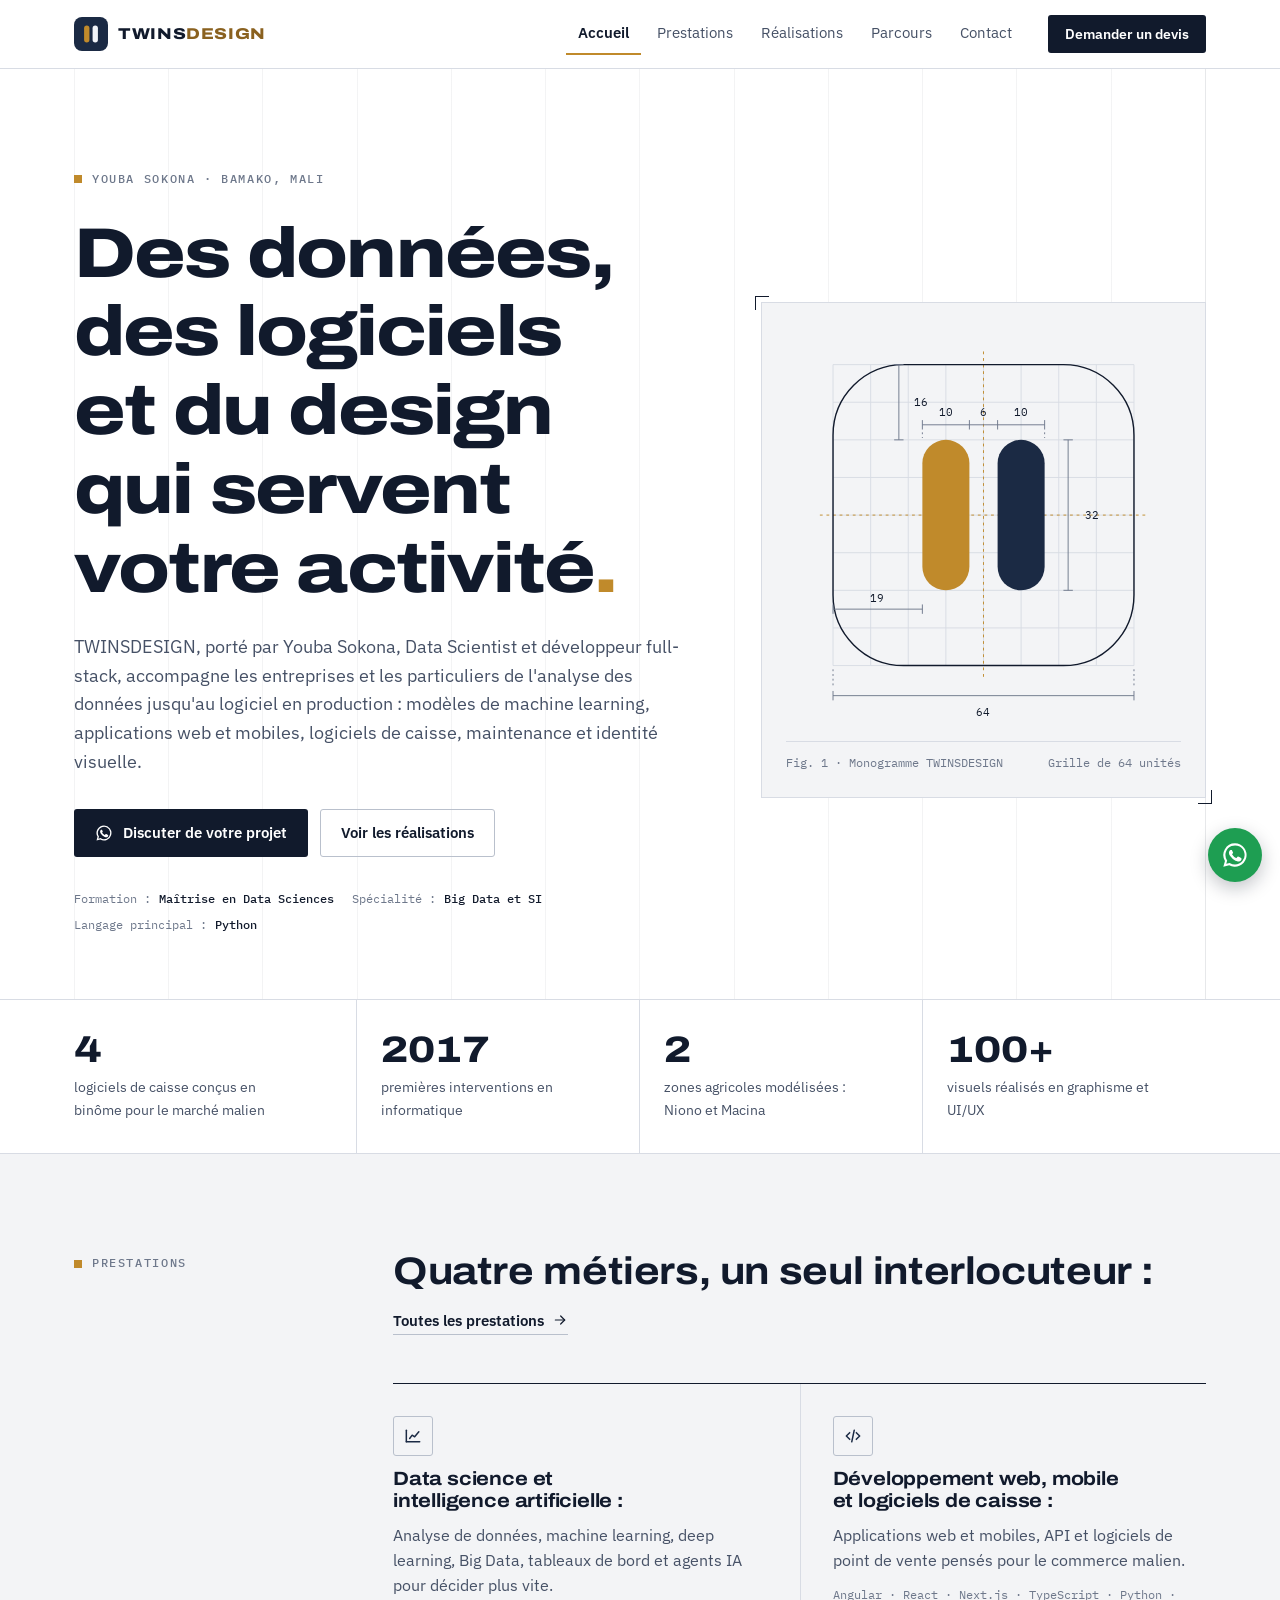
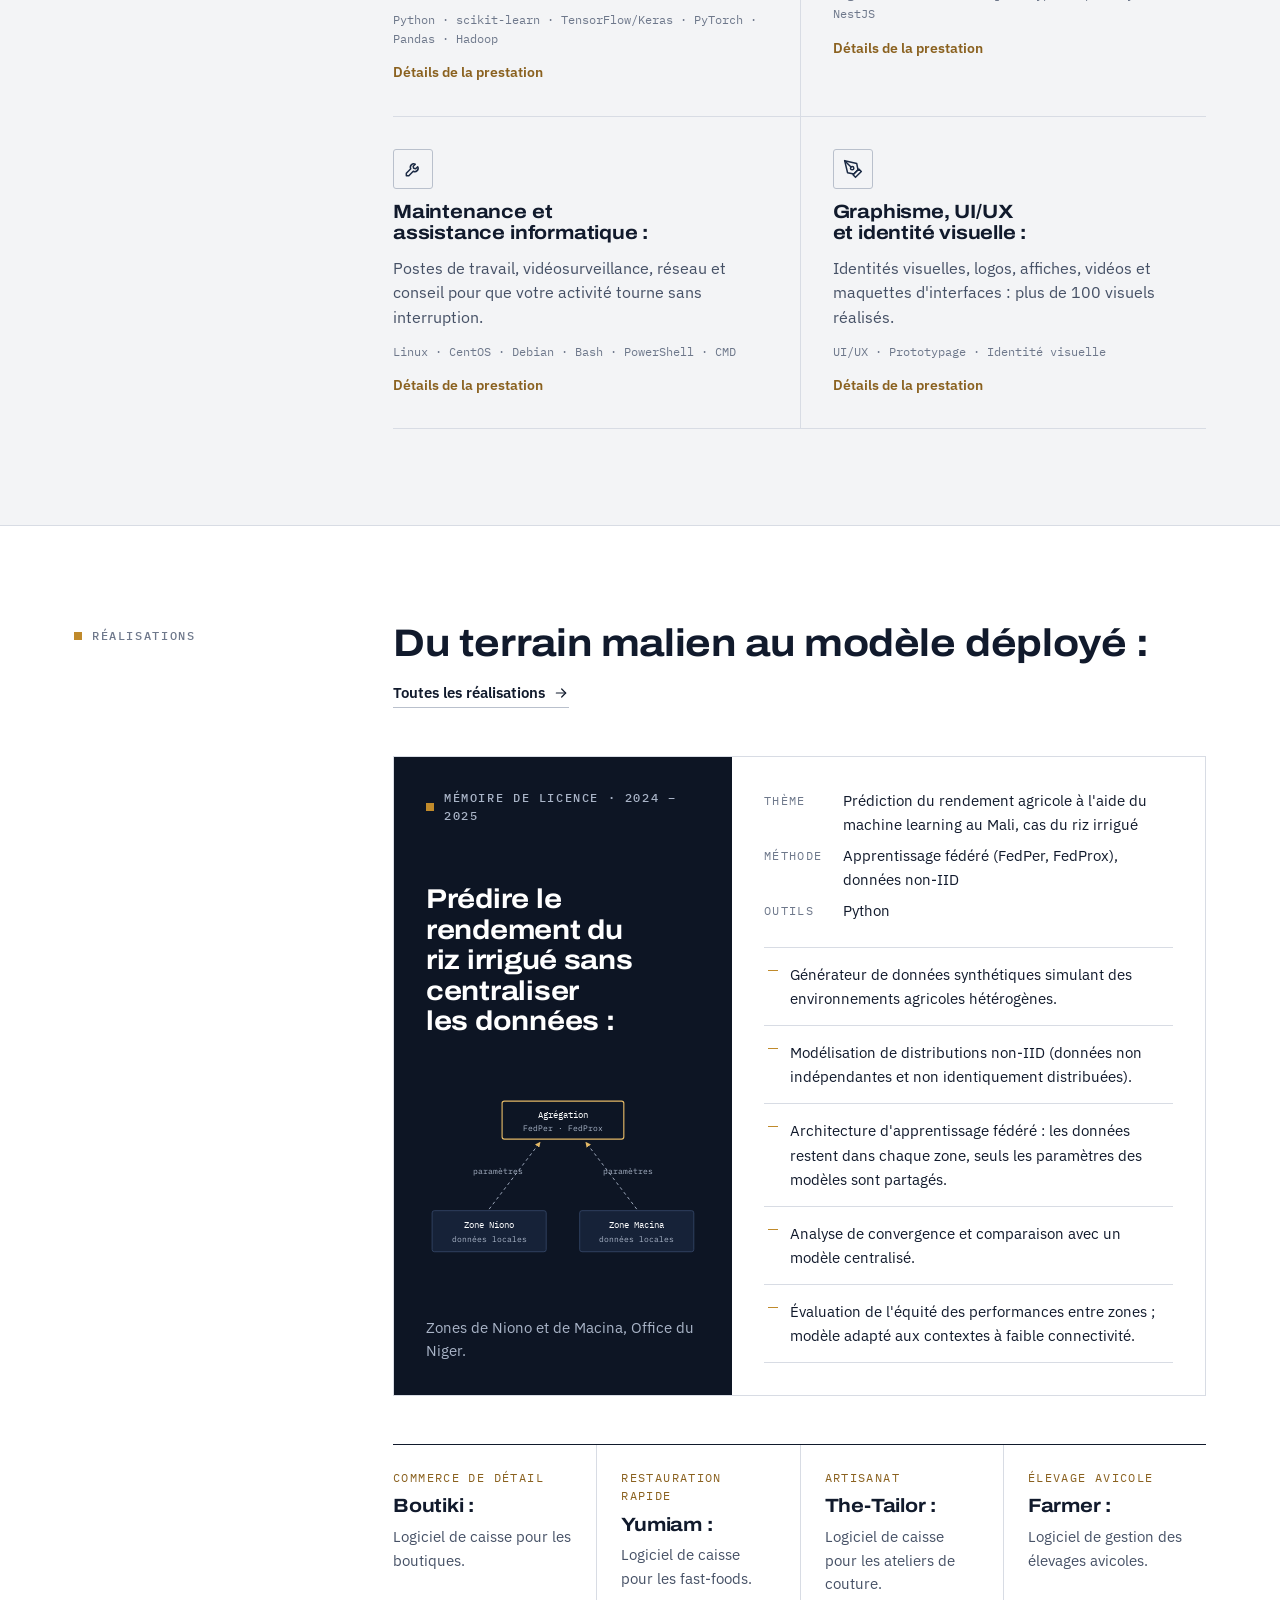
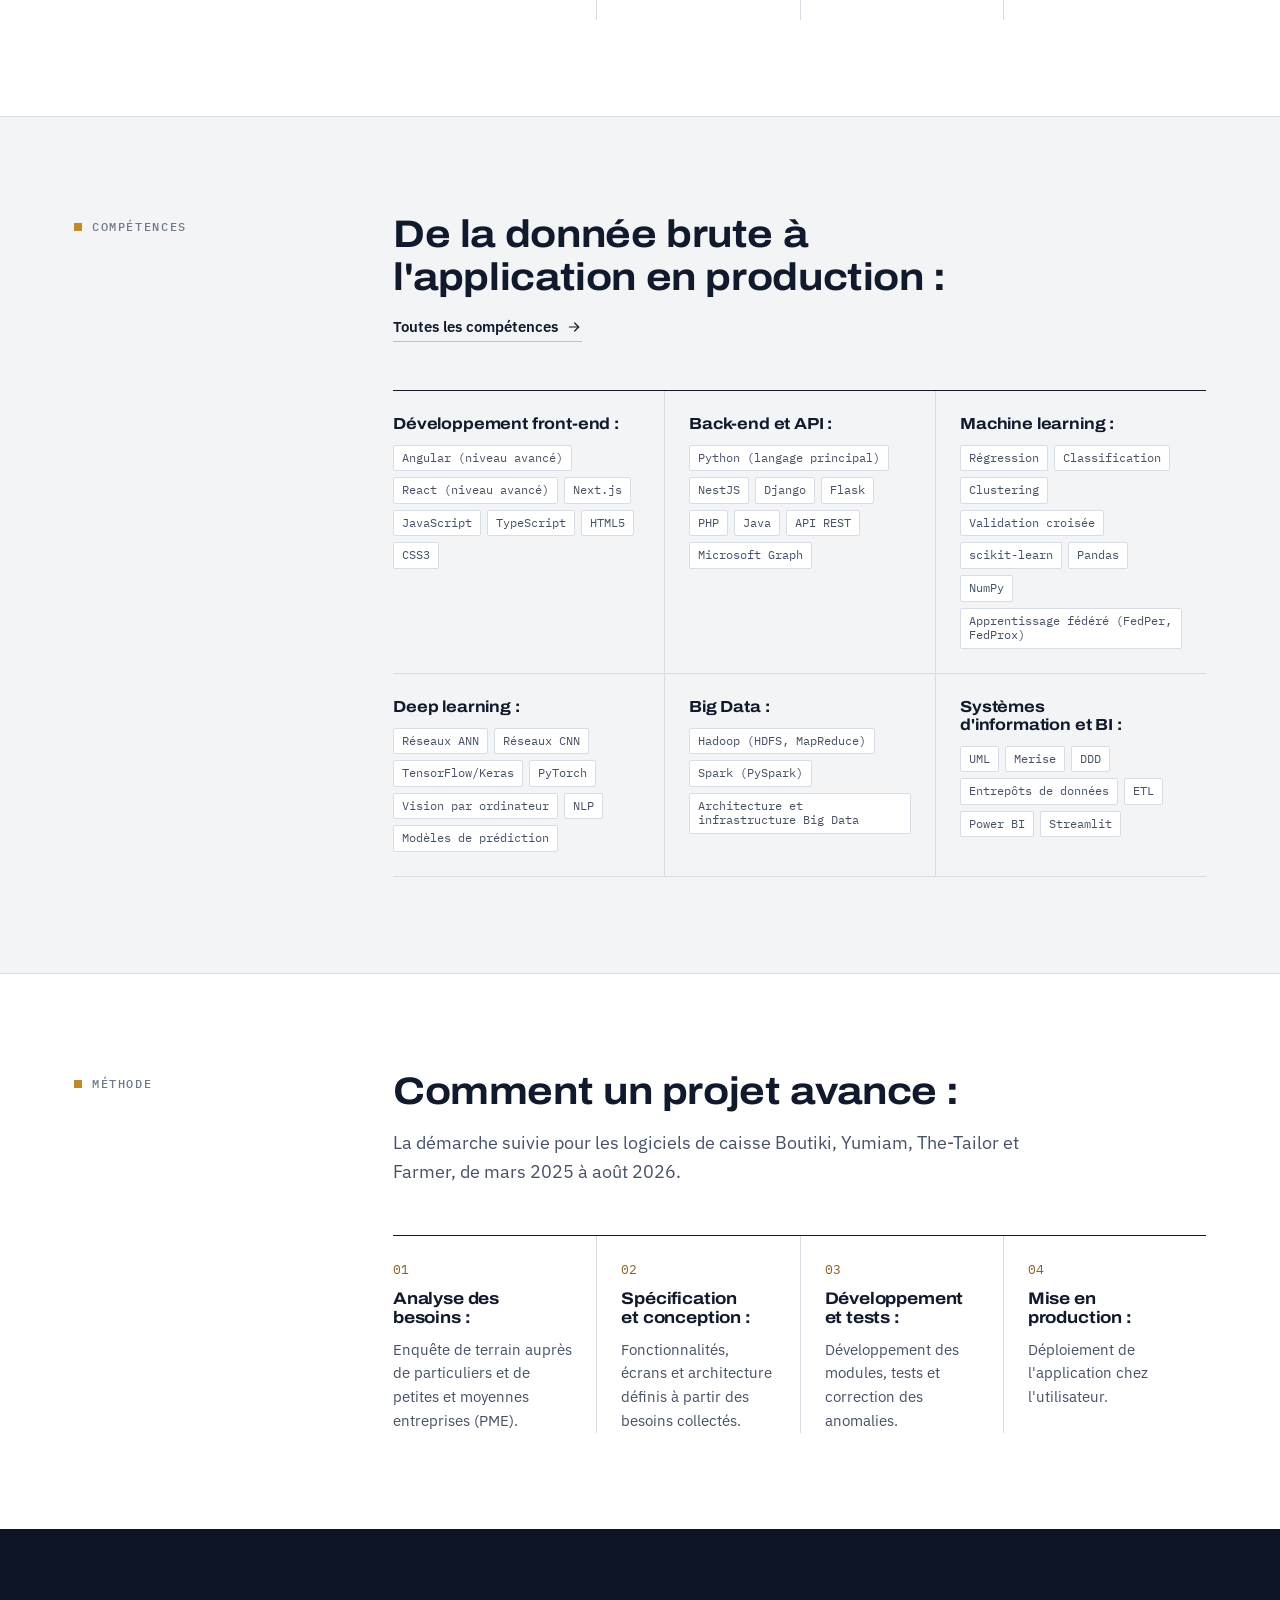
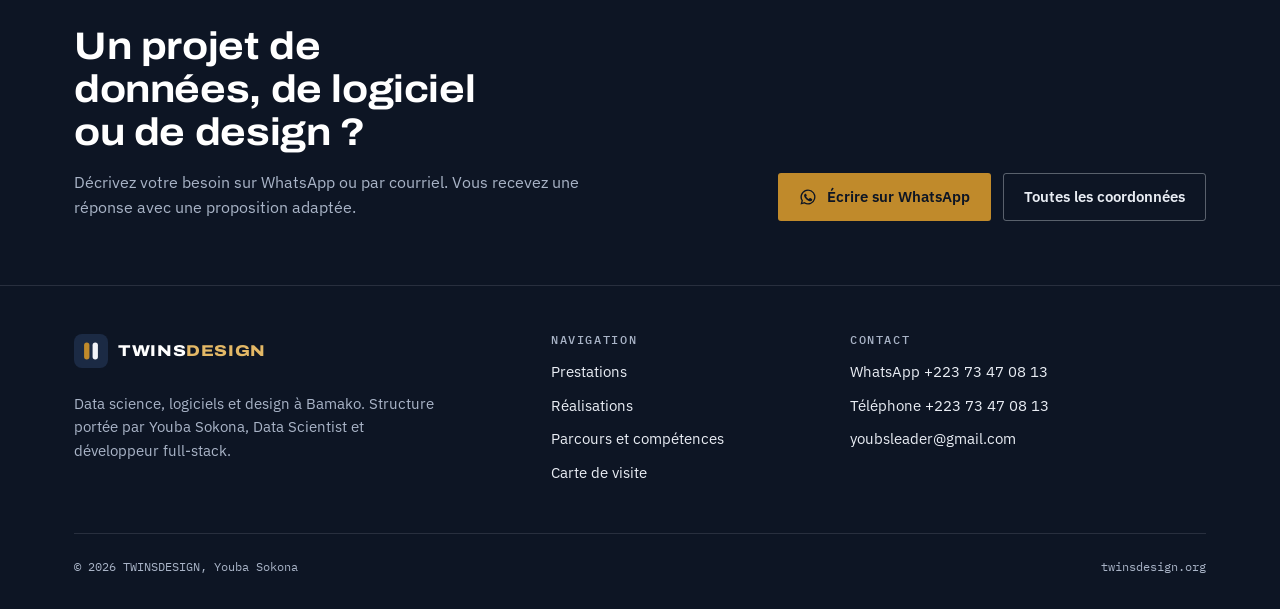
==== index.html @ 2318675b "Mise en ligne du portfolio TWINSDESIGN" ====
<!doctype html>
<html lang="fr">
<head>
<meta charset="utf-8">
<meta name="viewport" content="width=device-width, initial-scale=1, viewport-fit=cover">
<title>Youba Sokona, Data Scientist et développeur full-stack à Bamako | TWINSDESIGN</title>
<meta name="description" content="Portfolio de Youba Sokona, Data Scientist et développeur full-stack à Bamako : machine learning, deep learning, Big Data, applications web et mobiles, logiciels de caisse.">
<link rel="canonical" href="https://twinsdesign.org/">
<meta name="theme-color" content="#FFFFFF">
<meta property="og:type" content="website">
<meta property="og:locale" content="fr_FR">
<meta property="og:site_name" content="TWINSDESIGN">
<meta property="og:title" content="Youba Sokona, Data Scientist et développeur full-stack à Bamako | TWINSDESIGN">
<meta property="og:description" content="Portfolio de Youba Sokona, Data Scientist et développeur full-stack à Bamako : machine learning, deep learning, Big Data, applications web et mobiles, logiciels de caisse.">
<meta property="og:url" content="https://twinsdesign.org/">
<meta property="og:image" content="https://twinsdesign.org/assets/img/og-cover.jpg">
<meta property="og:image:width" content="1200">
<meta property="og:image:height" content="630">
<meta name="twitter:card" content="summary_large_image">
<link rel="icon" href="favicon.svg" type="image/svg+xml">
<link rel="icon" href="favicon-32.png" sizes="32x32" type="image/png">
<link rel="apple-touch-icon" href="apple-touch-icon.png">
<link rel="manifest" href="site.webmanifest">
<link rel="preconnect" href="https://fonts.googleapis.com">
<link rel="preconnect" href="https://fonts.gstatic.com" crossorigin>
<link rel="stylesheet" href="https://fonts.googleapis.com/css2?family=Archivo:wdth,wght@100..125,600..800&family=IBM+Plex+Mono:wght@400;500&family=IBM+Plex+Sans:wght@400;500;600&display=swap">
<link rel="stylesheet" href="assets/css/style.css">
<script type="application/ld+json">
{
 "@context": "https://schema.org",
 "@graph": [
  {
   "@type": "ProfessionalService",
   "@id": "https://twinsdesign.org/#twinsdesign",
   "name": "TWINSDESIGN",
   "url": "https://twinsdesign.org/",
   "logo": "https://twinsdesign.org/assets/img/icon-512.png",
   "image": "https://twinsdesign.org/assets/img/og-cover.jpg",
   "description": "Data science et IA, Big Data, développement web, mobile et logiciels de caisse, maintenance informatique, graphisme et UI/UX à Bamako.",
   "telephone": "+22373470813",
   "email": "youbsleader@gmail.com",
   "address": {
    "@type": "PostalAddress",
    "streetAddress": "ATT Bougou 320 Logements",
    "addressLocality": "Bamako",
    "addressCountry": "ML"
   },
   "areaServed": [
    {
     "@type": "City",
     "name": "Bamako"
    },
    {
     "@type": "Country",
     "name": "Mali"
    }
   ],
   "founder": {
    "@id": "https://twinsdesign.org/#youba"
   },
   "hasMap": "https://www.google.com/maps/search/?api=1&query=ATT+Bougou%2C+Bamako%2C+Mali",
   "knowsLanguage": [
    "fr",
    "en",
    "bm"
   ]
  },
  {
   "@type": "Person",
   "@id": "https://twinsdesign.org/#youba",
   "name": "Youba Sokona",
   "jobTitle": "Data Scientist et développeur full-stack",
   "url": "https://twinsdesign.org/a-propos.html",
   "telephone": "+22373470813",
   "email": "youbsleader@gmail.com",
   "worksFor": {
    "@id": "https://twinsdesign.org/#twinsdesign"
   },
   "alumniOf": {
    "@type": "CollegeOrUniversity",
    "name": "Institut des Sciences et Technologies Appliquées Technolab-ISTA"
   },
   "hasCredential": [
    {
     "@type": "EducationalOccupationalCredential",
     "credentialCategory": "Maîtrise",
     "name": "Maîtrise en Data Sciences, spécialité Big Data et Systèmes d'Information"
    },
    {
     "@type": "EducationalOccupationalCredential",
     "credentialCategory": "Licence",
     "name": "Licence en Data Science"
    },
    {
     "@type": "EducationalOccupationalCredential",
     "credentialCategory": "DUT",
     "name": "DUT en Analyse Programmation"
    }
   ],
   "knowsAbout": [
    "Data science",
    "Machine learning",
    "Deep learning",
    "Apprentissage fédéré",
    "Big Data",
    "Hadoop",
    "Spark",
    "Neo4j",
    "Business Intelligence",
    "Python",
    "Angular",
    "React",
    "Next.js",
    "NestJS",
    "SQL Server",
    "Applications mobiles",
    "Logiciels de caisse",
    "UI/UX"
   ]
  }
 ]
}
</script>
</head>
<body>
<a class="skip" href="#main">Aller au contenu</a>
<header class="site-header">
  <div class="wrap">
    <a class="brand" href="index.html" aria-label="TWINSDESIGN, accueil"><svg viewBox="0 0 64 64" aria-hidden="true"><rect width="64" height="64" rx="15" fill="#1B2A44"/><rect x="19" y="16" width="10" height="32" rx="5" fill="#C08A2B"/><rect x="35" y="16" width="10" height="32" rx="5" fill="#F2F4F8"/></svg><span class="brand-name">TWINS<span>DESIGN</span></span></a>
    <nav class="nav" id="nav" aria-label="Navigation principale">
      <a href="index.html" aria-current="page">Accueil</a>
      <a href="services.html">Prestations</a>
      <a href="projets.html">Réalisations</a>
      <a href="a-propos.html">Parcours</a>
      <a href="contact.html">Contact</a>
    </nav>
    <a class="btn btn-primary header-cta" href="https://wa.me/22373470813" target="_blank" rel="noopener">Demander un devis</a>
    <button class="menu-btn" type="button" aria-expanded="false" aria-controls="nav">Menu</button>
  </div>
</header>
<main id="main">
<section class="hero">
  <div class="wrap">
    <div>
      <span class="label">Youba Sokona · Bamako, Mali</span>
      <h1>Des données, des logiciels et du design qui servent votre activité<span class="dot">.</span></h1>
      <p class="lead">TWINSDESIGN, porté par Youba Sokona, Data Scientist et développeur full-stack, accompagne les entreprises et les particuliers de l'analyse des données jusqu'au logiciel en production : modèles de machine learning, applications web et mobiles, logiciels de caisse, maintenance et identité visuelle.</p>
      <div class="btn-row">
        <a class="btn btn-primary" href="https://wa.me/22373470813" target="_blank" rel="noopener"><svg viewBox="0 0 24 24" fill="currentColor" aria-hidden="true"><path d="M12 2a10 10 0 0 0-8.6 15.1L2 22l5-1.3A10 10 0 1 0 12 2zm0 18.2a8.2 8.2 0 0 1-4.2-1.2l-.3-.2-3 .8.8-2.9-.2-.3A8.2 8.2 0 1 1 12 20.2zm4.5-6.1c-.2-.1-1.5-.7-1.7-.8s-.4-.1-.6.1-.7.8-.8 1-.3.2-.5.1a6.7 6.7 0 0 1-3.3-2.9c-.2-.4.2-.4.7-1.3.1-.2 0-.3 0-.4l-.8-1.8c-.2-.5-.4-.4-.6-.4h-.5a1 1 0 0 0-.7.3 3 3 0 0 0-.9 2.2 5.2 5.2 0 0 0 1.1 2.7 11.8 11.8 0 0 0 4.5 4c1.7.7 2.3.8 3.2.6a2.7 2.7 0 0 0 1.8-1.3 2.2 2.2 0 0 0 .2-1.3c-.1-.1-.3-.2-.5-.3z"/></svg> Discuter de votre projet</a>
        <a class="btn btn-line" href="projets.html">Voir les réalisations</a>
      </div>
      <div class="hero-meta">
        <span>Formation : <b>Maîtrise en Data Sciences</b></span>
        <span>Spécialité : <b>Big Data et SI</b></span>
        <span>Langage principal : <b>Python</b></span>
      </div>
    </div>
    <figure class="plate">
      <svg viewBox="0 0 420 424" role="img" aria-labelledby="bp-t">
  <title id="bp-t">Construction du monogramme TWINSDESIGN sur une grille de 64 unités : deux barres de 10 unités séparées de 6 unités, hautes de 32 unités.</title>
  <g stroke="#D8DCE4" stroke-width="1">
    <path d="M50 40V360M90 40V360M130 40V360M170 40V360M210 40V360M250 40V360M290 40V360M330 40V360M370 40V360"/>
    <path d="M50 40H370M50 80H370M50 120H370M50 160H370M50 200H370M50 240H370M50 280H370M50 320H370M50 360H370"/>
  </g>
  <g stroke="#C08A2B" stroke-width="1" stroke-dasharray="3 4">
    <path d="M210 26V374"/><path d="M36 200H384"/>
  </g>
  <rect x="50" y="40" width="320" height="320" rx="75" fill="none" stroke="#111A2C" stroke-width="1.5"/>
  <rect x="145" y="120" width="50" height="160" rx="25" fill="#C08A2B"/>
  <rect x="225" y="120" width="50" height="160" rx="25" fill="#1B2A44"/>
  <g stroke="#6E788B" stroke-width="1" fill="none">
    <path d="M145 104H275M145 99V109M195 99V109M225 99V109M275 99V109"/>
    <path d="M145 112V118M275 112V118" stroke-dasharray="2 3"/>
    <path d="M300 120V280M295 120H305M295 280H305"/>
    <path d="M50 300H145M50 295V305M145 295V305"/>
    <path d="M120 40V120M115 40H125M115 120H125"/>
    <path d="M50 392H370M50 387V397M370 387V397"/>
    <path d="M50 364V384M370 364V384" stroke-dasharray="2 3"/>
  </g>
  <g font-family="IBM Plex Mono, ui-monospace, monospace" font-size="12" fill="#111A2C" text-anchor="middle">
    <text x="170" y="95">10</text><text x="210" y="95">6</text><text x="250" y="95">10</text>
    <text x="318" y="204" text-anchor="start">32</text>
    <text x="97" y="292">19</text>
    <text x="136" y="84" text-anchor="start">16</text>
    <text x="210" y="414">64</text>
  </g>
</svg>
      <figcaption><span>Fig. 1 · Monogramme TWINSDESIGN</span><span>Grille de 64 unités</span></figcaption>
    </figure>
  </div>
</section>

<div class="facts" aria-label="Repères">
  <div class="wrap">
    <div class="fact"><b>4</b><span>logiciels de caisse conçus en binôme pour le marché malien</span></div>
    <div class="fact"><b>2017</b><span>premières interventions en informatique</span></div>
    <div class="fact"><b>2</b><span>zones agricoles modélisées : Niono et Macina</span></div>
    <div class="fact"><b>100+</b><span>visuels réalisés en graphisme et UI/UX</span></div>
  </div>
</div>
<section class="section">
  <div class="wrap sheet">
    <div class="side"><span class="label">Prestations</span></div>
    <div class="main">
      <div class="head-row">
        <div class="head"><h2>Quatre métiers, un seul interlocuteur :</h2></div>
        <a class="text-link" href="services.html">Toutes les prestations <svg viewBox="0 0 24 24" fill="none" stroke="currentColor" stroke-width="1.8" stroke-linecap="round" stroke-linejoin="round" aria-hidden="true"><path d="M5 12h14"/><path d="M13 6l6 6-6 6"/></svg></a>
      </div>
      <div class="svc-grid">
      <a class="svc" href="services.html#data-ia">
        <span class="ico"><svg viewBox="0 0 24 24" fill="none" stroke="currentColor" stroke-width="1.8" stroke-linecap="round" stroke-linejoin="round" aria-hidden="true"><path d="M4 19V5"/><path d="M4 19h16"/><path d="M8 15l3-4 3 2 5-6"/></svg></span>
        <h3>Data science et intelligence artificielle :</h3>
        <p>Analyse de données, machine learning, deep learning, Big Data, tableaux de bord et agents IA pour décider plus vite.</p>
        <span class="stack">Python · scikit-learn · TensorFlow/Keras · PyTorch · Pandas · Hadoop</span>
        <span class="more">Détails de la prestation</span>
      </a>
      <a class="svc" href="services.html#developpement">
        <span class="ico"><svg viewBox="0 0 24 24" fill="none" stroke="currentColor" stroke-width="1.8" stroke-linecap="round" stroke-linejoin="round" aria-hidden="true"><path d="M8 8l-4 4 4 4"/><path d="M16 8l4 4-4 4"/><path d="M13.5 5l-3 14"/></svg></span>
        <h3>Développement web, mobile et logiciels de caisse :</h3>
        <p>Applications web et mobiles, API et logiciels de point de vente pensés pour le commerce malien.</p>
        <span class="stack">Angular · React · Next.js · TypeScript · Python · NestJS</span>
        <span class="more">Détails de la prestation</span>
      </a>
      <a class="svc" href="services.html#maintenance">
        <span class="ico"><svg viewBox="0 0 24 24" fill="none" stroke="currentColor" stroke-width="1.8" stroke-linecap="round" stroke-linejoin="round" aria-hidden="true"><path d="M14.7 6.3a4 4 0 0 0-5.4 5.4L4 17v3h3l5.3-5.3a4 4 0 0 0 5.4-5.4l-2.5 2.5-2.4-.6-.6-2.4z"/></svg></span>
        <h3>Maintenance et assistance informatique :</h3>
        <p>Postes de travail, vidéosurveillance, réseau et conseil pour que votre activité tourne sans interruption.</p>
        <span class="stack">Linux · CentOS · Debian · Bash · PowerShell · CMD</span>
        <span class="more">Détails de la prestation</span>
      </a>
      <a class="svc" href="services.html#design">
        <span class="ico"><svg viewBox="0 0 24 24" fill="none" stroke="currentColor" stroke-width="1.8" stroke-linecap="round" stroke-linejoin="round" aria-hidden="true"><path d="M12 19l7-7 3 3-7 7z"/><path d="M18 13l-1.5-7.5L2 2l3.5 14.5L13 18z"/><path d="M2 2l7.6 7.6"/><circle cx="11" cy="11" r="2"/></svg></span>
        <h3>Graphisme, UI/UX et identité visuelle :</h3>
        <p>Identités visuelles, logos, affiches, vidéos et maquettes d'interfaces : plus de 100 visuels réalisés.</p>
        <span class="stack">UI/UX · Prototypage · Identité visuelle</span>
        <span class="more">Détails de la prestation</span>
      </a>
      </div>
    </div>
  </div>
</section>
<section class="section alt">
  <div class="wrap sheet">
    <div class="side"><span class="label">Réalisations</span></div>
    <div class="main">
      <div class="head-row">
        <div class="head"><h2>Du terrain malien au modèle déployé :</h2></div>
        <a class="text-link" href="projets.html">Toutes les réalisations <svg viewBox="0 0 24 24" fill="none" stroke="currentColor" stroke-width="1.8" stroke-linecap="round" stroke-linejoin="round" aria-hidden="true"><path d="M5 12h14"/><path d="M13 6l6 6-6 6"/></svg></a>
      </div>
      <article class="case">
      <div class="case-visual">
        <span class="label">Mémoire de Licence · 2024 – 2025</span>
        <h3>Prédire le rendement du riz irrigué sans centraliser les données :</h3>
        <svg viewBox="0 0 360 214" role="img" aria-labelledby="fl-t">
  <title id="fl-t">Apprentissage fédéré : les zones de Niono et de Macina entraînent chacune un modèle local ; seuls les paramètres remontent au serveur d'agrégation.</title>
  <defs><marker id="fl-a" viewBox="0 0 10 10" refX="9" refY="5" markerWidth="6" markerHeight="6" orient="auto-start-reverse"><path d="M0 0L10 5L0 10z" fill="#E3B866"/></marker></defs>
  <rect x="100" y="8" width="160" height="50" rx="3" fill="none" stroke="#E3B866" stroke-width="1.5"/>
  <text x="180" y="30" text-anchor="middle" font-family="IBM Plex Mono, monospace" font-size="12" fill="#FFFFFF">Agrégation</text>
  <text x="180" y="47" text-anchor="middle" font-family="IBM Plex Mono, monospace" font-size="10.5" fill="#A9B4C7">FedPer · FedProx</text>
  <rect x="8" y="152" width="150" height="54" rx="3" fill="#162238" stroke="#3A4C6E"/>
  <text x="83" y="175" text-anchor="middle" font-family="IBM Plex Mono, monospace" font-size="12" fill="#FFFFFF">Zone Niono</text>
  <text x="83" y="193" text-anchor="middle" font-family="IBM Plex Mono, monospace" font-size="10.5" fill="#A9B4C7">données locales</text>
  <rect x="202" y="152" width="150" height="54" rx="3" fill="#162238" stroke="#3A4C6E"/>
  <text x="277" y="175" text-anchor="middle" font-family="IBM Plex Mono, monospace" font-size="12" fill="#FFFFFF">Zone Macina</text>
  <text x="277" y="193" text-anchor="middle" font-family="IBM Plex Mono, monospace" font-size="10.5" fill="#A9B4C7">données locales</text>
  <g stroke="#A9B4C7" stroke-width="1.2" stroke-dasharray="4 4" fill="none">
    <path d="M83 150L150 62" marker-end="url(#fl-a)"/><path d="M277 150L210 62" marker-end="url(#fl-a)"/>
  </g>
  <text x="62" y="104" font-family="IBM Plex Mono, monospace" font-size="10.5" fill="#A9B4C7">paramètres</text>
  <text x="298" y="104" text-anchor="end" font-family="IBM Plex Mono, monospace" font-size="10.5" fill="#A9B4C7">paramètres</text>
</svg>
        <p>Zones de Niono et de Macina, Office du Niger.</p>
      </div>
      <div class="case-body">
        <dl class="meta">
          <dt>Thème</dt><dd>Prédiction du rendement agricole à l'aide du machine learning au Mali, cas du riz irrigué</dd>
          <dt>Méthode</dt><dd>Apprentissage fédéré (FedPer, FedProx), données non-IID</dd>
          <dt>Outils</dt><dd>Python</dd>
        </dl>
        <ul class="spec-list one">
          <li>Générateur de données synthétiques simulant des environnements agricoles hétérogènes.</li>
          <li>Modélisation de distributions non-IID (données non indépendantes et non identiquement distribuées).</li>
          <li>Architecture d'apprentissage fédéré : les données restent dans chaque zone, seuls les paramètres des modèles sont partagés.</li>
          <li>Analyse de convergence et comparaison avec un modèle centralisé.</li>
          <li>Évaluation de l'équité des performances entre zones ; modèle adapté aux contextes à faible connectivité.</li>
        </ul>
      </div>
    </article>
      <div class="pos-grid">
      <article class="pos">
        <span class="sector">Commerce de détail</span>
        <h3>Boutiki :</h3>
        <p>Logiciel de caisse pour les boutiques.</p>
      </article>
      <article class="pos">
        <span class="sector">Restauration rapide</span>
        <h3>Yumiam :</h3>
        <p>Logiciel de caisse pour les fast-foods.</p>
      </article>
      <article class="pos">
        <span class="sector">Artisanat</span>
        <h3>The-Tailor :</h3>
        <p>Logiciel de caisse pour les ateliers de couture.</p>
      </article>
      <article class="pos">
        <span class="sector">Élevage avicole</span>
        <h3>Farmer :</h3>
        <p>Logiciel de gestion des élevages avicoles.</p>
      </article>
      </div>
    </div>
  </div>
</section>
<section class="section">
  <div class="wrap sheet">
    <div class="side"><span class="label">Compétences</span></div>
    <div class="main">
      <div class="head-row">
        <div class="head"><h2>De la donnée brute à l'application en production :</h2></div>
        <a class="text-link" href="a-propos.html#competences">Toutes les compétences <svg viewBox="0 0 24 24" fill="none" stroke="currentColor" stroke-width="1.8" stroke-linecap="round" stroke-linejoin="round" aria-hidden="true"><path d="M5 12h14"/><path d="M13 6l6 6-6 6"/></svg></a>
      </div>
      <div class="skills-grid">
      <div class="skill">
        <h3>Développement front-end :</h3>
        <div class="tags"><span class="tag">Angular (niveau avancé)</span><span class="tag">React (niveau avancé)</span><span class="tag">Next.js</span><span class="tag">JavaScript</span><span class="tag">TypeScript</span><span class="tag">HTML5</span><span class="tag">CSS3</span></div>
      </div>
      <div class="skill">
        <h3>Back-end et API :</h3>
        <div class="tags"><span class="tag">Python (langage principal)</span><span class="tag">NestJS</span><span class="tag">Django</span><span class="tag">Flask</span><span class="tag">PHP</span><span class="tag">Java</span><span class="tag">API REST</span><span class="tag">Microsoft Graph</span></div>
      </div>
      <div class="skill">
        <h3>Machine learning :</h3>
        <div class="tags"><span class="tag">Régression</span><span class="tag">Classification</span><span class="tag">Clustering</span><span class="tag">Validation croisée</span><span class="tag">scikit-learn</span><span class="tag">Pandas</span><span class="tag">NumPy</span><span class="tag">Apprentissage fédéré (FedPer, FedProx)</span></div>
      </div>
      <div class="skill">
        <h3>Deep learning :</h3>
        <div class="tags"><span class="tag">Réseaux ANN</span><span class="tag">Réseaux CNN</span><span class="tag">TensorFlow/Keras</span><span class="tag">PyTorch</span><span class="tag">Vision par ordinateur</span><span class="tag">NLP</span><span class="tag">Modèles de prédiction</span></div>
      </div>
      <div class="skill">
        <h3>Big Data :</h3>
        <div class="tags"><span class="tag">Hadoop (HDFS, MapReduce)</span><span class="tag">Spark (PySpark)</span><span class="tag">Architecture et infrastructure Big Data</span></div>
      </div>
      <div class="skill">
        <h3>Systèmes d'information et BI :</h3>
        <div class="tags"><span class="tag">UML</span><span class="tag">Merise</span><span class="tag">DDD</span><span class="tag">Entrepôts de données</span><span class="tag">ETL</span><span class="tag">Power BI</span><span class="tag">Streamlit</span></div>
      </div>
      </div>
    </div>
  </div>
</section>
<section class="section alt">
  <div class="wrap sheet">
    <div class="side"><span class="label">Méthode</span></div>
    <div class="main">
      <div class="head">
        <h2>Comment un projet avance :</h2>
        <p class="lead">La démarche suivie pour les logiciels de caisse Boutiki, Yumiam, The-Tailor et Farmer, de mars 2025 à août 2026.</p>
      </div>
      <ol class="steps">
        <li><h3>Analyse des besoins :</h3><p>Enquête de terrain auprès de particuliers et de petites et moyennes entreprises (PME).</p></li>
        <li><h3>Spécification et conception :</h3><p>Fonctionnalités, écrans et architecture définis à partir des besoins collectés.</p></li>
        <li><h3>Développement et tests :</h3><p>Développement des modules, tests et correction des anomalies.</p></li>
        <li><h3>Mise en production :</h3><p>Déploiement de l'application chez l'utilisateur.</p></li>
      </ol>
    </div>
  </div>
</section>
</main>

<section class="cta-band">
  <div class="wrap">
    <div>
      <h2>Un projet de données, de logiciel ou de design ?</h2>
      <p>Décrivez votre besoin sur WhatsApp ou par courriel. Vous recevez une réponse avec une proposition adaptée.</p>
    </div>
    <div class="btn-row">
      <a class="btn btn-gold" href="https://wa.me/22373470813" target="_blank" rel="noopener"><svg viewBox="0 0 24 24" fill="currentColor" aria-hidden="true"><path d="M12 2a10 10 0 0 0-8.6 15.1L2 22l5-1.3A10 10 0 1 0 12 2zm0 18.2a8.2 8.2 0 0 1-4.2-1.2l-.3-.2-3 .8.8-2.9-.2-.3A8.2 8.2 0 1 1 12 20.2zm4.5-6.1c-.2-.1-1.5-.7-1.7-.8s-.4-.1-.6.1-.7.8-.8 1-.3.2-.5.1a6.7 6.7 0 0 1-3.3-2.9c-.2-.4.2-.4.7-1.3.1-.2 0-.3 0-.4l-.8-1.8c-.2-.5-.4-.4-.6-.4h-.5a1 1 0 0 0-.7.3 3 3 0 0 0-.9 2.2 5.2 5.2 0 0 0 1.1 2.7 11.8 11.8 0 0 0 4.5 4c1.7.7 2.3.8 3.2.6a2.7 2.7 0 0 0 1.8-1.3 2.2 2.2 0 0 0 .2-1.3c-.1-.1-.3-.2-.5-.3z"/></svg> Écrire sur WhatsApp</a>
      <a class="btn btn-ghost" href="contact.html">Toutes les coordonnées</a>
    </div>
  </div>
</section>
<footer class="site-footer">
  <div class="wrap">
    <div class="foot-grid">
      <div>
        <a class="brand" href="index.html" aria-label="TWINSDESIGN, accueil"><svg viewBox="0 0 64 64" aria-hidden="true"><rect width="64" height="64" rx="15" fill="#1B2A44"/><rect x="19" y="16" width="10" height="32" rx="5" fill="#C08A2B"/><rect x="35" y="16" width="10" height="32" rx="5" fill="#F2F4F8"/></svg><span class="brand-name">TWINS<span>DESIGN</span></span></a>
        <p>Data science, logiciels et design à Bamako. Structure portée par Youba Sokona, Data Scientist et développeur full-stack.</p>
      </div>
      <div>
        <h4>Navigation</h4>
        <ul>
          <li><a href="services.html">Prestations</a></li>
          <li><a href="projets.html">Réalisations</a></li>
          <li><a href="a-propos.html">Parcours et compétences</a></li>
          <li><a href="carte.html">Carte de visite</a></li>
        </ul>
      </div>
      <div>
        <h4>Contact</h4>
        <ul>
          <li><a href="https://wa.me/22373470813" target="_blank" rel="noopener">WhatsApp +223 73 47 08 13</a></li>
          <li><a href="tel:+22373470813">Téléphone +223 73 47 08 13</a></li>
          <li><a href="mailto:youbsleader@gmail.com">youbsleader@gmail.com</a></li>
        </ul>
      </div>
    </div>
    <div class="legal"><span>© <span id="year">2026</span> TWINSDESIGN, Youba Sokona</span><span>twinsdesign.org</span></div>
  </div>
</footer>
<a class="wa-float" href="https://wa.me/22373470813" target="_blank" rel="noopener" aria-label="Écrire sur WhatsApp"><svg viewBox="0 0 24 24" fill="currentColor" aria-hidden="true"><path d="M12 2a10 10 0 0 0-8.6 15.1L2 22l5-1.3A10 10 0 1 0 12 2zm0 18.2a8.2 8.2 0 0 1-4.2-1.2l-.3-.2-3 .8.8-2.9-.2-.3A8.2 8.2 0 1 1 12 20.2zm4.5-6.1c-.2-.1-1.5-.7-1.7-.8s-.4-.1-.6.1-.7.8-.8 1-.3.2-.5.1a6.7 6.7 0 0 1-3.3-2.9c-.2-.4.2-.4.7-1.3.1-.2 0-.3 0-.4l-.8-1.8c-.2-.5-.4-.4-.6-.4h-.5a1 1 0 0 0-.7.3 3 3 0 0 0-.9 2.2 5.2 5.2 0 0 0 1.1 2.7 11.8 11.8 0 0 0 4.5 4c1.7.7 2.3.8 3.2.6a2.7 2.7 0 0 0 1.8-1.3 2.2 2.2 0 0 0 .2-1.3c-.1-.1-.3-.2-.5-.3z"/></svg></a>
<script src="assets/js/main.js" defer></script>
</body>
</html>
---- assets/css/style.css ----
/* TWINSDESIGN · feuille de style du portfolio
   Concept : fiche technique sur grille de 12 colonnes. Une colonne d'étiquettes à gauche,
   le contenu aligné à droite ; un seul geste fort, le monogramme coté en tête de page. */

:root {
  /* Couleurs : thème unique, choisi (papier froid, encre marine, or de la marque) */
  --paper: #F3F4F6;
  --sheet: #FFFFFF;
  --ink: #111A2C;
  --ink-2: #465166;
  --ink-3: #6E788B;
  --rule: #D8DCE4;
  --rule-strong: #B9C0CC;
  --navy: #1B2A44;
  --navy-deep: #0D1524;
  --on-navy: #E9EDF4;
  --on-navy-2: #A9B4C7;
  --gold: #C08A2B;
  --gold-ink: #8A611F;
  --gold-soft: #E3B866;
  --wa: #1E9E52;

  /* Typographie : titres étendus, texte technique, étiquettes à chasse fixe */
  --font-display: 'Archivo', 'Helvetica Neue', Arial, sans-serif;
  --font-body: 'IBM Plex Sans', 'Segoe UI', Roboto, Arial, sans-serif;
  --font-mono: 'IBM Plex Mono', ui-monospace, 'SFMono-Regular', Menlo, Consolas, monospace;
  --fs-label: .72rem;
  --fs-s: .875rem;
  --fs-m: 1rem;
  --fs-lead: 1.125rem;
  --fs-h3: 1.2rem;
  --fs-h2: clamp(1.75rem, 3vw, 2.45rem);
  --fs-h1: clamp(2.4rem, 5.6vw, 4.4rem);

  /* Mesures : pas de 8 px */
  --s1: 8px; --s2: 16px; --s3: 24px; --s4: 32px; --s5: 48px; --s6: 64px; --s7: 96px;
  --radius: 3px;
  --max: 1180px;
  color-scheme: light;
}

*, *::before, *::after { box-sizing: border-box; }
html { -webkit-text-size-adjust: 100%; scroll-behavior: smooth; }
@media (prefers-reduced-motion: reduce) { html { scroll-behavior: auto; } * { transition: none !important; animation: none !important; } }
body {
  margin: 0; background: var(--paper); color: var(--ink);
  font-family: var(--font-body); font-size: var(--fs-m); line-height: 1.6;
  -webkit-font-smoothing: antialiased; text-rendering: optimizeLegibility;
}
img, svg { display: block; max-width: 100%; }
a { color: inherit; }
h1, h2, h3, h4 { font-family: var(--font-display); font-stretch: 112%; font-weight: 700; line-height: 1.12; margin: 0; letter-spacing: -.01em; text-wrap: balance; }
p { margin: 0; }
ul, ol { margin: 0; padding: 0; }
:focus-visible { outline: 2px solid var(--gold); outline-offset: 3px; }

.wrap { width: 100%; max-width: var(--max); margin-inline: auto; padding-left: max(24px, env(safe-area-inset-left, 0px)); padding-right: max(24px, env(safe-area-inset-right, 0px)); }
@media (max-width: 640px) { .wrap { padding-left: max(16px, env(safe-area-inset-left, 0px)); padding-right: max(16px, env(safe-area-inset-right, 0px)); } }

.skip { position: absolute; left: -999px; top: 8px; background: var(--ink); color: var(--sheet); padding: 8px 12px; z-index: 50; }
.skip:focus { left: 16px; }

/* Étiquettes à chasse fixe */
.label { font-family: var(--font-mono); font-size: var(--fs-label); font-weight: 500; letter-spacing: .14em; text-transform: uppercase; color: var(--ink-3); display: inline-flex; align-items: center; gap: 10px; }
.label::before { content: ""; width: 8px; height: 8px; background: var(--gold); flex: 0 0 auto; }
.label.plain::before { display: none; }
.lead { font-size: var(--fs-lead); color: var(--ink-2); max-width: 62ch; }

/* ---------- En-tête ---------- */
body::before { content: ""; position: fixed; inset: 0 0 auto; height: env(safe-area-inset-top, 0px); z-index: 30; background: var(--sheet); }
.site-header { position: sticky; top: env(safe-area-inset-top, 0px); z-index: 20; background: var(--sheet); border-bottom: 1px solid var(--rule); }
.site-header .wrap { display: flex; align-items: center; gap: var(--s3); min-height: 68px; }
.brand { display: inline-flex; align-items: center; gap: 10px; text-decoration: none; color: var(--ink); }
.brand svg { width: 34px; height: 34px; flex: 0 0 auto; }
.brand-name { font-family: var(--font-display); font-stretch: 118%; font-weight: 800; font-size: .98rem; letter-spacing: .04em; }
.brand-name span { color: var(--gold-ink); }
.nav { display: flex; gap: 4px; margin-left: auto; }
.nav a { text-decoration: none; font-size: .93rem; color: var(--ink-2); padding: 8px 12px; border-bottom: 2px solid transparent; }
.nav a:hover { color: var(--ink); }
.nav a[aria-current="page"] { color: var(--ink); border-bottom-color: var(--gold); font-weight: 600; }
.menu-btn { display: none; margin-left: auto; font: 500 var(--fs-label)/1 var(--font-mono); letter-spacing: .14em; text-transform: uppercase; background: none; border: 1px solid var(--rule-strong); border-radius: var(--radius); padding: 10px 12px; color: var(--ink); cursor: pointer; }

/* ---------- Boutons ---------- */
.btn { display: inline-flex; align-items: center; justify-content: center; gap: 10px; font-family: var(--font-body); font-weight: 600; font-size: .95rem; line-height: 1; padding: 14px 20px; border-radius: var(--radius); border: 1px solid transparent; text-decoration: none; cursor: pointer; transition: background-color .15s ease, border-color .15s ease, color .15s ease; }
.btn svg { width: 18px; height: 18px; flex: 0 0 auto; }
.btn-primary { background: var(--ink); color: var(--sheet); }
.btn-primary:hover { background: var(--navy); }
.btn-gold { background: var(--gold); color: var(--navy-deep); }
.btn-gold:hover { background: var(--gold-soft); }
.btn-line { background: transparent; color: var(--ink); border-color: var(--rule-strong); }
.btn-line:hover { border-color: var(--ink); }
.btn-ghost { background: transparent; color: var(--on-navy); border-color: rgba(233, 237, 244, .35); }
.btn-ghost:hover { border-color: var(--on-navy); }
.btn-row { display: flex; flex-wrap: wrap; gap: 12px; }
.header-cta { padding: 11px 16px; font-size: .88rem; }
.text-link { display: inline-flex; align-items: center; gap: 8px; font-weight: 600; font-size: .92rem; color: var(--ink); text-decoration: none; border-bottom: 1px solid var(--rule-strong); padding-bottom: 2px; }
.text-link svg { width: 16px; height: 16px; }
.text-link:hover { border-bottom-color: var(--gold); }

/* ---------- Héros ---------- */
.hero { position: relative; background: var(--sheet); border-bottom: 1px solid var(--rule); overflow: hidden; }
.hero .wrap::before { content: ""; position: absolute; top: 0; bottom: 0; left: max(24px, env(safe-area-inset-left, 0px)); right: max(24px, env(safe-area-inset-right, 0px)); background-image: repeating-linear-gradient(90deg, rgba(17, 26, 44, .05) 0 1px, transparent 1px 8.3333%); border-right: 1px solid rgba(17, 26, 44, .05); pointer-events: none; }
.hero .wrap > * { position: relative; }
.hero .wrap { position: relative; display: grid; grid-template-columns: minmax(0, 7fr) minmax(0, 5fr); gap: var(--s6); align-items: center; padding-block: var(--s7) var(--s6); }
.hero h1 { font-size: var(--fs-h1); font-stretch: 118%; font-weight: 800; letter-spacing: -.025em; margin-top: var(--s3); }
.hero h1 .dot { color: var(--gold); }
.hero .lead { margin-top: var(--s3); }
.hero .btn-row { margin-top: var(--s4); }
.hero-meta { display: flex; flex-wrap: wrap; gap: 6px 18px; margin-top: var(--s4); font-family: var(--font-mono); font-size: .78rem; color: var(--ink-3); }
.hero-meta span { display: inline-flex; gap: 8px; }
.hero-meta b { font-weight: 500; color: var(--ink); }

/* Planche technique (monogramme coté) */
.plate { position: relative; margin: 0; background: var(--paper); border: 1px solid var(--rule); padding: var(--s3); }
.plate::before, .plate::after { content: ""; position: absolute; width: 14px; height: 14px; border-color: var(--ink); border-style: solid; }
.plate::before { top: -7px; left: -7px; border-width: 1px 0 0 1px; }
.plate::after { bottom: -7px; right: -7px; border-width: 0 1px 1px 0; }
.plate svg { width: 100%; height: auto; }
.plate figcaption { display: flex; justify-content: space-between; gap: 12px; flex-wrap: wrap; margin-top: var(--s2); padding-top: 12px; border-top: 1px solid var(--rule); font-family: var(--font-mono); font-size: .74rem; color: var(--ink-3); }

/* ---------- Repères chiffrés ---------- */
.facts { background: var(--sheet); border-bottom: 1px solid var(--rule); }
.facts .wrap { display: grid; grid-template-columns: repeat(4, minmax(0, 1fr)); }
.fact { padding: var(--s4) var(--s3) var(--s4) 0; border-right: 1px solid var(--rule); display: grid; gap: 6px; align-content: start; }
.fact + .fact { padding-left: var(--s3); }
.fact:last-child { border-right: 0; }
.fact b { font-family: var(--font-display); font-stretch: 118%; font-weight: 800; font-size: 2.3rem; line-height: 1; font-variant-numeric: tabular-nums; }
.fact span { font-size: .9rem; color: var(--ink-2); max-width: 26ch; }

/* ---------- Sections : colonne d'étiquettes + contenu ---------- */
.section { padding-block: var(--s7); }
.section + .section { border-top: 1px solid var(--rule); }
.section.alt { background: var(--sheet); }
.sheet { display: grid; grid-template-columns: minmax(0, 3fr) minmax(0, 9fr); gap: var(--s5); }
.sheet > .side { position: relative; }
.sheet > .side .label { position: sticky; top: calc(env(safe-area-inset-top, 0px) + 92px); }
.sheet > .main { min-width: 0; display: grid; gap: var(--s5); }
.head { display: grid; gap: var(--s2); }
.head h2 { font-size: var(--fs-h2); }
.head-row { display: flex; flex-wrap: wrap; align-items: end; justify-content: space-between; gap: var(--s2); }

.page-head { background: var(--sheet); border-bottom: 1px solid var(--rule); padding-block: var(--s7) var(--s6); }
.page-head h1 { font-size: clamp(2.1rem, 4.6vw, 3.5rem); font-stretch: 118%; font-weight: 800; letter-spacing: -.02em; margin-top: var(--s3); max-width: 22ch; }
.page-head .lead { margin-top: var(--s3); }

/* ---------- Prestations ---------- */
.svc-grid { display: grid; grid-template-columns: repeat(2, minmax(0, 1fr)); border-top: 1px solid var(--ink); }
.svc { display: grid; gap: 12px; padding: var(--s4) var(--s4) var(--s4) 0; border-bottom: 1px solid var(--rule); text-decoration: none; color: inherit; align-content: start; }
.svc:nth-child(even) { padding-left: var(--s4); padding-right: 0; border-left: 1px solid var(--rule); }
.svc .ico { width: 40px; height: 40px; border: 1px solid var(--rule-strong); border-radius: var(--radius); display: grid; place-items: center; color: var(--navy); }
.svc .ico svg { width: 20px; height: 20px; }
.svc h3 { font-size: var(--fs-h3); }
.svc p { color: var(--ink-2); font-size: .97rem; }
.svc .stack { font-family: var(--font-mono); font-size: .76rem; color: var(--ink-3); }
.svc .more { font-weight: 600; font-size: .9rem; color: var(--gold-ink); }
a.svc:hover h3 { text-decoration: underline; text-decoration-color: var(--gold); text-underline-offset: 5px; text-decoration-thickness: 2px; }

.svc-block { display: grid; grid-template-columns: minmax(0, 3fr) minmax(0, 9fr); gap: var(--s5); padding-block: var(--s6); border-top: 1px solid var(--rule); scroll-margin-top: 90px; }
.svc-block:first-child { border-top: 0; }
.svc-block .side { display: grid; gap: var(--s2); align-content: start; }
.svc-block .side .ico { width: 48px; height: 48px; border: 1px solid var(--rule-strong); border-radius: var(--radius); display: grid; place-items: center; color: var(--navy); background: var(--sheet); }
.svc-block .side .ico svg { width: 24px; height: 24px; }
.svc-block .body { display: grid; gap: var(--s3); min-width: 0; }
.svc-block h2 { font-size: clamp(1.5rem, 2.6vw, 2rem); }
.svc-block .for { color: var(--ink-2); font-size: var(--fs-lead); max-width: 62ch; }

/* Listes techniques */
.spec-list { list-style: none; display: grid; grid-template-columns: repeat(2, minmax(0, 1fr)); border-top: 1px solid var(--rule); }
.spec-list li { position: relative; padding: 14px 16px 14px 26px; border-bottom: 1px solid var(--rule); font-size: .96rem; }
.spec-list li::before { content: ""; position: absolute; left: 4px; top: 22px; width: 10px; height: 1px; background: var(--gold); }
.spec-list.one { grid-template-columns: 1fr; }
.tags { display: flex; flex-wrap: wrap; gap: 6px; }
.tag { font-family: var(--font-mono); font-size: .76rem; line-height: 1.2; color: var(--ink-2); background: var(--sheet); border: 1px solid var(--rule); border-radius: 2px; padding: 5px 8px; }

/* ---------- Réalisations ---------- */
.case { display: grid; grid-template-columns: minmax(0, 5fr) minmax(0, 7fr); background: var(--sheet); border: 1px solid var(--rule); }
.case-visual { background: var(--navy-deep); color: var(--on-navy); padding: var(--s4); display: grid; gap: var(--s3); align-content: space-between; }
.case-visual .label { color: var(--on-navy-2); }
.case-visual h3 { font-size: clamp(1.35rem, 2.2vw, 1.7rem); color: #FFFFFF; }
.case-visual p { color: var(--on-navy-2); font-size: .92rem; }
.case-body { padding: var(--s4); display: grid; gap: var(--s3); align-content: start; min-width: 0; }
.meta { display: grid; grid-template-columns: max-content 1fr; gap: 8px 20px; margin: 0; font-size: .92rem; }
.meta dt { font-family: var(--font-mono); font-size: var(--fs-label); letter-spacing: .12em; text-transform: uppercase; color: var(--ink-3); padding-top: 3px; }
.meta dd { margin: 0; color: var(--ink); }

.pos-grid { display: grid; grid-template-columns: repeat(4, minmax(0, 1fr)); border-top: 1px solid var(--ink); }
.pos { padding: var(--s3) var(--s3) var(--s3) 0; display: grid; gap: 8px; align-content: start; }
.pos + .pos { padding-left: var(--s3); border-left: 1px solid var(--rule); }
.pos .sector { font-family: var(--font-mono); font-size: var(--fs-label); letter-spacing: .12em; text-transform: uppercase; color: var(--gold-ink); }
.pos h3 { font-size: var(--fs-h3); }
.pos p { font-size: .93rem; color: var(--ink-2); }

.entries { display: grid; gap: var(--s3); }
.entry { display: grid; grid-template-columns: minmax(0, 4fr) minmax(0, 8fr); gap: var(--s4); padding: var(--s4); background: var(--sheet); border: 1px solid var(--rule); }
.entry h3 { font-size: clamp(1.25rem, 2vw, 1.5rem); margin-top: 10px; }
.entry .body { display: grid; gap: var(--s2); min-width: 0; }
.entry .body p { color: var(--ink-2); }

/* ---------- Compétences ---------- */
.skills-grid { display: grid; grid-template-columns: repeat(3, minmax(0, 1fr)); gap: 0; border-top: 1px solid var(--ink); }
.skill { padding: var(--s3) var(--s3) var(--s3) 0; border-bottom: 1px solid var(--rule); display: grid; gap: 12px; align-content: start; }
.skill:not(:nth-child(3n + 1)) { padding-left: var(--s3); border-left: 1px solid var(--rule); }
.skill h3 { font-size: 1rem; font-stretch: 112%; }

/* ---------- Méthode (séquence réelle) ---------- */
.steps { list-style: none; display: grid; grid-template-columns: repeat(4, minmax(0, 1fr)); counter-reset: step; border-top: 1px solid var(--ink); }
.steps li { counter-increment: step; padding: var(--s3) var(--s3) 0 0; display: grid; gap: 10px; align-content: start; }
.steps li + li { padding-left: var(--s3); border-left: 1px solid var(--rule); }
.steps li::before { content: counter(step, decimal-leading-zero); font-family: var(--font-mono); font-size: .8rem; color: var(--gold-ink); }
.steps h3 { font-size: 1.05rem; }
.steps p { font-size: .93rem; color: var(--ink-2); }

/* ---------- Parcours ---------- */
.two-col { display: grid; grid-template-columns: repeat(2, minmax(0, 1fr)); gap: var(--s5); }
.timeline { list-style: none; border-top: 1px solid var(--ink); }
.timeline li { display: grid; grid-template-columns: 130px minmax(0, 1fr); gap: var(--s2); padding: var(--s2) 0; border-bottom: 1px solid var(--rule); }
.timeline .when { font-family: var(--font-mono); font-size: .76rem; color: var(--gold-ink); padding-top: 3px; font-variant-numeric: tabular-nums; }
.timeline strong { display: block; font-weight: 600; }
.timeline span { display: block; color: var(--ink-2); font-size: .93rem; margin-top: 2px; }
.col-title { font-size: clamp(1.35rem, 2.2vw, 1.7rem); margin-bottom: var(--s3); }

.profile { display: grid; grid-template-columns: minmax(0, 7fr) minmax(0, 5fr); gap: var(--s6); align-items: start; }
.profile .text { display: grid; gap: var(--s2); }
.fiche { background: var(--paper); border: 1px solid var(--rule); padding: var(--s3); position: relative; }
.fiche::before, .fiche::after { content: ""; position: absolute; width: 12px; height: 12px; border-color: var(--ink); border-style: solid; }
.fiche::before { top: -6px; left: -6px; border-width: 1px 0 0 1px; }
.fiche::after { bottom: -6px; right: -6px; border-width: 0 1px 1px 0; }
.fiche .meta { margin-top: var(--s2); }

.panel { background: var(--sheet); border: 1px solid var(--rule); padding: var(--s4); display: grid; gap: var(--s2); align-content: start; }
.panel h3 { font-size: var(--fs-h3); }
.panel p { color: var(--ink-2); }

/* ---------- Contact ---------- */
.contact-grid { display: grid; grid-template-columns: minmax(0, 5fr) minmax(0, 7fr); gap: var(--s5); align-items: start; }
.contact-list { display: grid; border-top: 1px solid var(--ink); }
.c-item { display: grid; grid-template-columns: 44px minmax(0, 1fr); gap: 14px; align-items: center; padding: 16px 0; border-bottom: 1px solid var(--rule); text-decoration: none; color: inherit; }
.c-item .ico { width: 44px; height: 44px; border: 1px solid var(--rule-strong); border-radius: var(--radius); display: grid; place-items: center; color: var(--navy); background: var(--sheet); }
.c-item .ico svg { width: 20px; height: 20px; }
.c-item .k { display: block; font-family: var(--font-mono); font-size: var(--fs-label); letter-spacing: .12em; text-transform: uppercase; color: var(--ink-3); }
.c-item .v { display: block; font-weight: 600; word-break: break-word; }
.c-item:hover .v { text-decoration: underline; text-decoration-color: var(--gold); text-underline-offset: 4px; }
.map { margin-top: var(--s3); border: 1px solid var(--rule); background: var(--sheet); aspect-ratio: 4 / 3; max-width: 100%; }
.map iframe { width: 100%; height: 100%; border: 0; display: block; }
.map-note { font-family: var(--font-mono); font-size: .74rem; color: var(--ink-3); margin-top: 10px; }
.quote { display: grid; gap: var(--s2); margin-top: var(--s2); }
.form-row { display: grid; grid-template-columns: repeat(2, minmax(0, 1fr)); gap: var(--s2); }
.quote label { display: block; font-family: var(--font-mono); font-size: var(--fs-label); letter-spacing: .12em; text-transform: uppercase; color: var(--ink-2); margin-bottom: 6px; }
.quote .hint { text-transform: none; letter-spacing: 0; color: var(--ink-3); font-family: var(--font-body); font-size: .85rem; }
.quote input, .quote select, .quote textarea { width: 100%; font: inherit; color: var(--ink); background: var(--sheet); border: 1px solid var(--rule-strong); border-radius: var(--radius); padding: 12px 14px; }
.quote textarea { min-height: 140px; resize: vertical; }
.quote input:focus, .quote select:focus, .quote textarea:focus { outline: 2px solid var(--gold); outline-offset: 0; border-color: var(--ink); }
#form-status { font-size: .9rem; color: var(--ink-2); min-height: 1.2em; }

/* ---------- Bande d'appel et pied de page ---------- */
.cta-band { background: var(--navy-deep); color: var(--on-navy); }
.cta-band .wrap { display: grid; grid-template-columns: minmax(0, 7fr) minmax(0, 5fr); gap: var(--s5); align-items: end; padding-block: var(--s7) var(--s6); }
.cta-band h2 { font-size: var(--fs-h2); color: #FFFFFF; max-width: 18ch; }
.cta-band p { color: var(--on-navy-2); margin-top: var(--s2); max-width: 52ch; }
.cta-band .btn-row { justify-content: flex-end; }
.site-footer { background: var(--navy-deep); color: var(--on-navy-2); border-top: 1px solid rgba(233, 237, 244, .12); }
.site-footer .wrap { padding-block: var(--s5) calc(var(--s4) + env(safe-area-inset-bottom, 0px)); }
.foot-grid { display: grid; grid-template-columns: minmax(0, 5fr) minmax(0, 3fr) minmax(0, 4fr); gap: var(--s4); }
.site-footer .brand { color: #FFFFFF; }
.site-footer .brand-name span { color: var(--gold-soft); }
.site-footer p { margin-top: var(--s2); font-size: .92rem; max-width: 42ch; }
.site-footer h4 { font-family: var(--font-mono); font-stretch: 100%; font-weight: 500; font-size: var(--fs-label); letter-spacing: .14em; text-transform: uppercase; color: var(--on-navy-2); margin-bottom: 12px; }
.site-footer ul { list-style: none; display: grid; gap: 8px; }
.site-footer a { text-decoration: none; color: var(--on-navy); font-size: .93rem; }
.site-footer a:hover { color: var(--gold-soft); }
.legal { display: flex; justify-content: space-between; flex-wrap: wrap; gap: 8px; margin-top: var(--s5); padding-top: var(--s3); border-top: 1px solid rgba(233, 237, 244, .12); font-family: var(--font-mono); font-size: .74rem; }

.wa-float { position: fixed; right: calc(18px + env(safe-area-inset-right, 0px)); bottom: calc(18px + env(safe-area-inset-bottom, 0px)); width: 54px; height: 54px; border-radius: 50%; background: var(--wa); color: #FFFFFF; display: grid; place-items: center; box-shadow: 0 6px 18px rgba(13, 21, 36, .25); z-index: 15; }
.wa-float svg { width: 28px; height: 28px; }

/* ---------- Adaptation aux écrans ---------- */
@media (max-width: 1020px) {
  .hero .wrap { grid-template-columns: 1fr; gap: var(--s5); padding-block: var(--s6) var(--s5); }
  .plate { max-width: 460px; }
  .sheet, .svc-block { grid-template-columns: 1fr; gap: var(--s3); }
  .sheet > .side .label { position: static; }
  .skills-grid { grid-template-columns: repeat(2, minmax(0, 1fr)); }
  .skill:not(:nth-child(3n + 1)) { padding-left: 0; border-left: 0; }
  .skill:nth-child(even) { padding-left: var(--s3); border-left: 1px solid var(--rule); }
  .pos-grid, .steps { grid-template-columns: repeat(2, minmax(0, 1fr)); }
  .pos:nth-child(3), .steps li:nth-child(3) { padding-left: 0; border-left: 0; }
  .case, .profile, .contact-grid, .cta-band .wrap { grid-template-columns: 1fr; }
  .cta-band .btn-row { justify-content: flex-start; }
  .entry { grid-template-columns: 1fr; gap: var(--s2); }
}
@media (max-width: 860px) {
  .nav { display: none; position: absolute; top: 100%; left: 0; right: 0; flex-direction: column; background: var(--sheet); border-bottom: 1px solid var(--rule); padding: 8px max(16px, env(safe-area-inset-left, 0px)) 16px; }
  .nav.open { display: flex; }
  .nav a { padding: 12px 4px; border-bottom: 1px solid var(--rule); }
  .nav a[aria-current="page"] { border-bottom-color: var(--gold); }
  .menu-btn { display: inline-block; }
  .header-cta { display: none; }
  .facts .wrap { grid-template-columns: repeat(2, minmax(0, 1fr)); }
  .fact:nth-child(2) { border-right: 0; }
  .fact:nth-child(3) { padding-left: 0; }
  .fact:nth-child(n + 3) { border-top: 1px solid var(--rule); }
  .two-col, .foot-grid { grid-template-columns: 1fr; }
}
@media (max-width: 640px) {
  .section { padding-block: var(--s6); }
  .svc-grid, .spec-list, .skills-grid, .pos-grid, .steps, .form-row { grid-template-columns: 1fr; }
  .svc, .svc:nth-child(even) { padding: var(--s3) 0; border-left: 0; }
  .skill, .skill:nth-child(even), .skill:not(:nth-child(3n + 1)) { padding: var(--s3) 0; border-left: 0; }
  .pos, .pos + .pos, .steps li, .steps li + li { padding: var(--s3) 0; border-left: 0; border-bottom: 1px solid var(--rule); }
  .timeline li { grid-template-columns: 1fr; gap: 4px; }
  .case-visual, .case-body, .entry, .panel { padding: var(--s3); }
  .fact b { font-size: 1.9rem; }
}
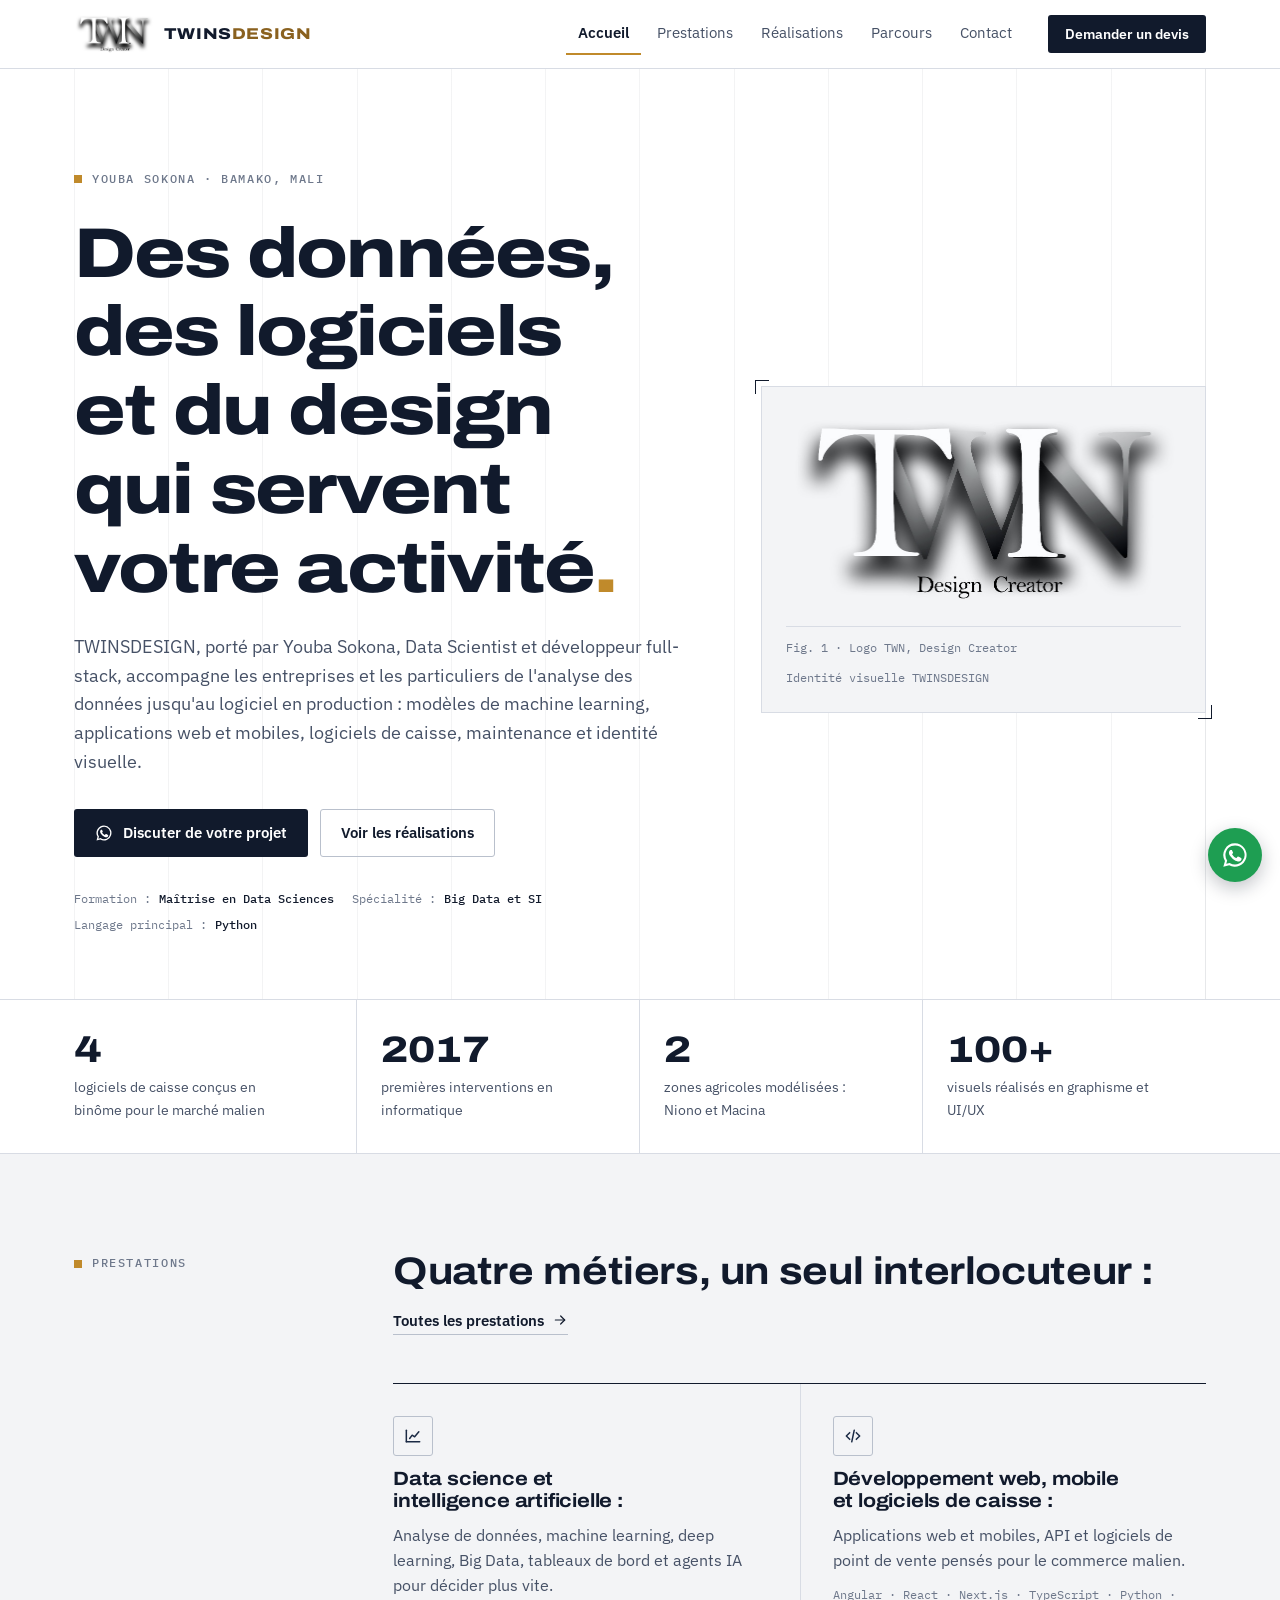
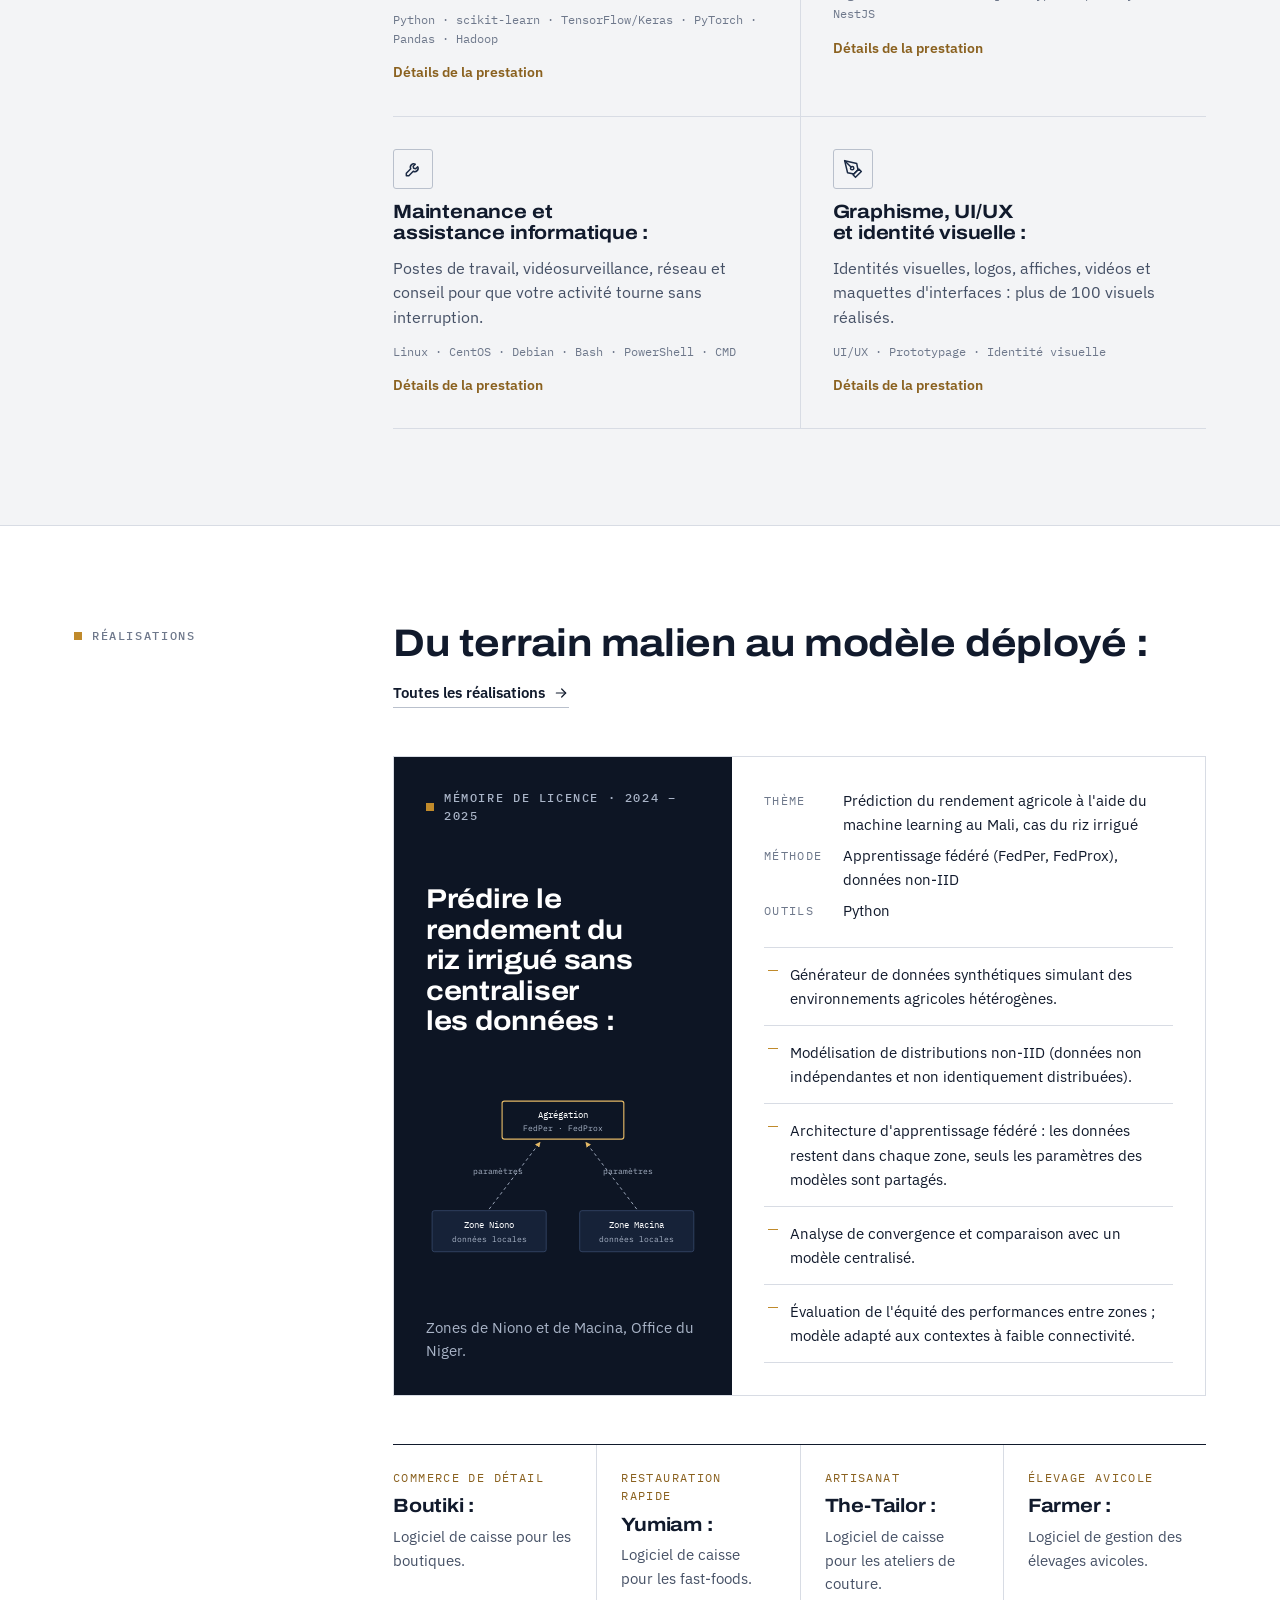
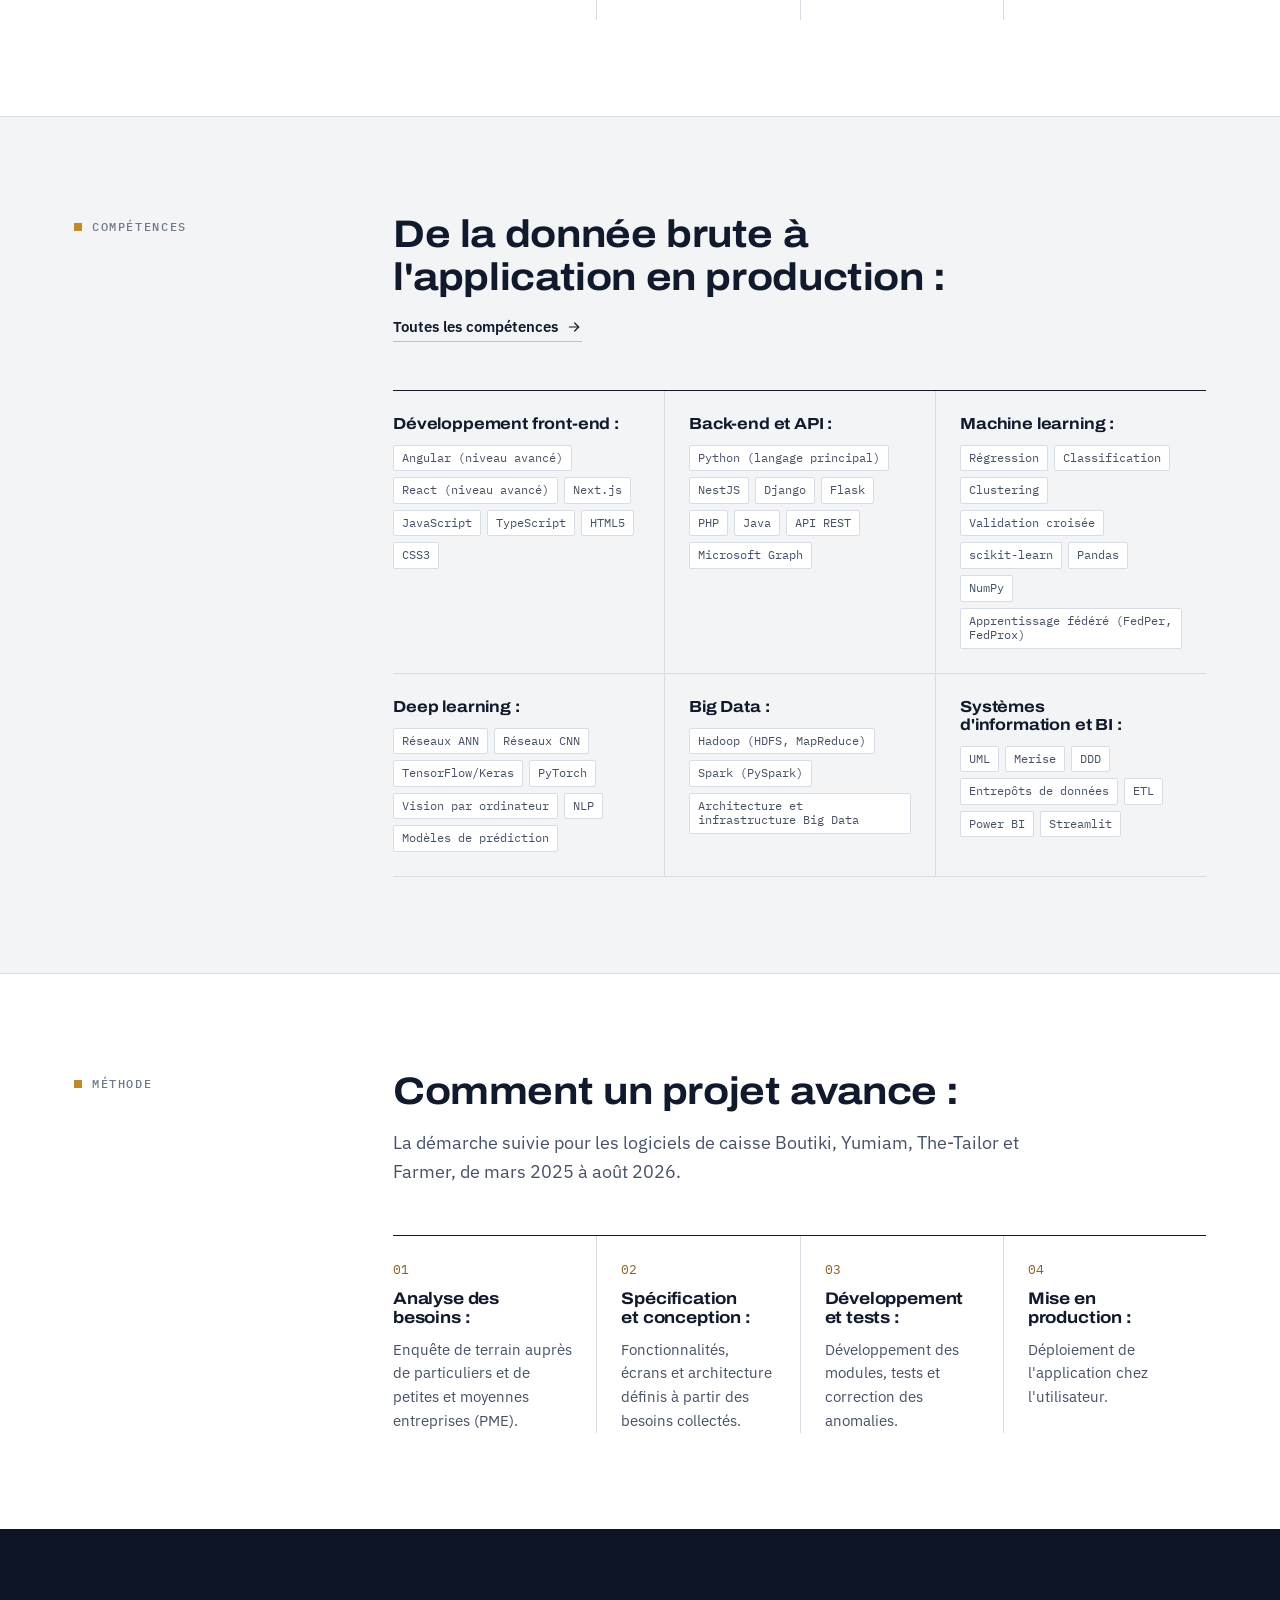
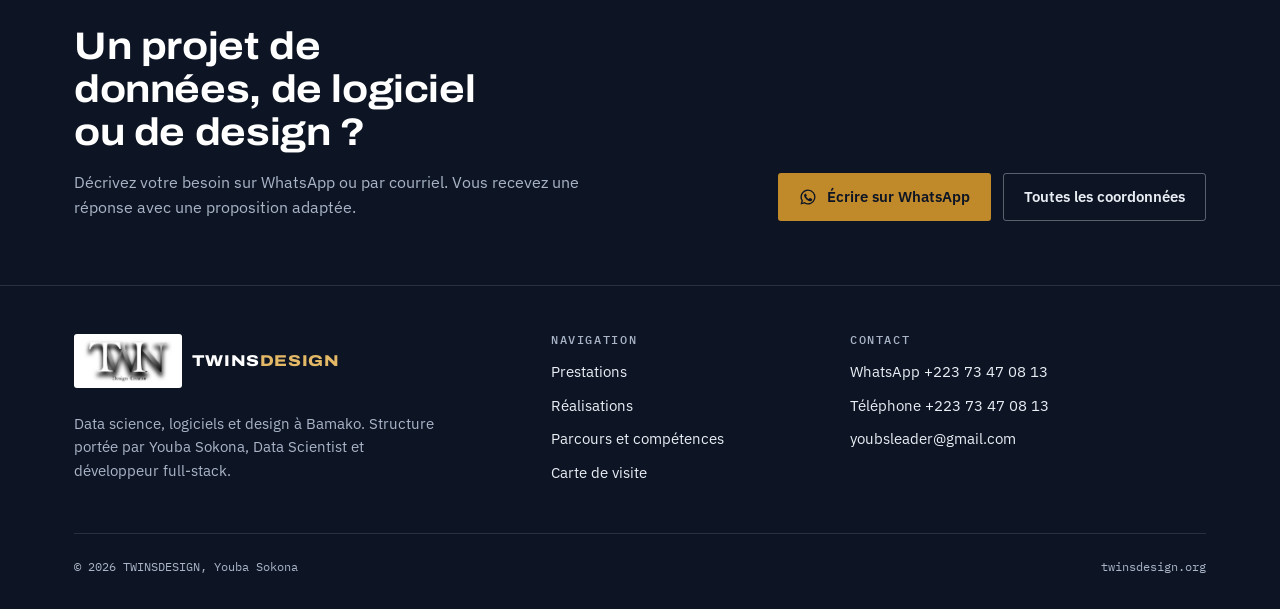
==== commit dc5c0cb3: "Logo TWN et carte de visite Big Data et SI" ====
--- a/index.html
+++ b/index.html
@@ -34,7 +34,7 @@
    "@id": "https://twinsdesign.org/#twinsdesign",
    "name": "TWINSDESIGN",
    "url": "https://twinsdesign.org/",
-   "logo": "https://twinsdesign.org/assets/img/icon-512.png",
+   "logo": "https://twinsdesign.org/assets/img/logo-twn.png",
    "image": "https://twinsdesign.org/assets/img/og-cover.jpg",
    "description": "Data science et IA, Big Data, développement web, mobile et logiciels de caisse, maintenance informatique, graphisme et UI/UX à Bamako.",
    "telephone": "+22373470813",
@@ -126,7 +126,7 @@
 <a class="skip" href="#main">Aller au contenu</a>
 <header class="site-header">
   <div class="wrap">
-    <a class="brand" href="index.html" aria-label="TWINSDESIGN, accueil"><svg viewBox="0 0 64 64" aria-hidden="true"><rect width="64" height="64" rx="15" fill="#1B2A44"/><rect x="19" y="16" width="10" height="32" rx="5" fill="#C08A2B"/><rect x="35" y="16" width="10" height="32" rx="5" fill="#F2F4F8"/></svg><span class="brand-name">TWINS<span>DESIGN</span></span></a>
+    <a class="brand" href="index.html" aria-label="TWINSDESIGN, accueil"><img class="brand-logo" src="assets/img/logo-twn.png" width="793" height="398" alt="Logo TWN Design Creator"><span class="brand-name">TWINS<span>DESIGN</span></span></a>
     <nav class="nav" id="nav" aria-label="Navigation principale">
       <a href="index.html" aria-current="page">Accueil</a>
       <a href="services.html">Prestations</a>
@@ -156,36 +156,8 @@
       </div>
     </div>
     <figure class="plate">
-      <svg viewBox="0 0 420 424" role="img" aria-labelledby="bp-t">
-  <title id="bp-t">Construction du monogramme TWINSDESIGN sur une grille de 64 unités : deux barres de 10 unités séparées de 6 unités, hautes de 32 unités.</title>
-  <g stroke="#D8DCE4" stroke-width="1">
-    <path d="M50 40V360M90 40V360M130 40V360M170 40V360M210 40V360M250 40V360M290 40V360M330 40V360M370 40V360"/>
-    <path d="M50 40H370M50 80H370M50 120H370M50 160H370M50 200H370M50 240H370M50 280H370M50 320H370M50 360H370"/>
-  </g>
-  <g stroke="#C08A2B" stroke-width="1" stroke-dasharray="3 4">
-    <path d="M210 26V374"/><path d="M36 200H384"/>
-  </g>
-  <rect x="50" y="40" width="320" height="320" rx="75" fill="none" stroke="#111A2C" stroke-width="1.5"/>
-  <rect x="145" y="120" width="50" height="160" rx="25" fill="#C08A2B"/>
-  <rect x="225" y="120" width="50" height="160" rx="25" fill="#1B2A44"/>
-  <g stroke="#6E788B" stroke-width="1" fill="none">
-    <path d="M145 104H275M145 99V109M195 99V109M225 99V109M275 99V109"/>
-    <path d="M145 112V118M275 112V118" stroke-dasharray="2 3"/>
-    <path d="M300 120V280M295 120H305M295 280H305"/>
-    <path d="M50 300H145M50 295V305M145 295V305"/>
-    <path d="M120 40V120M115 40H125M115 120H125"/>
-    <path d="M50 392H370M50 387V397M370 387V397"/>
-    <path d="M50 364V384M370 364V384" stroke-dasharray="2 3"/>
-  </g>
-  <g font-family="IBM Plex Mono, ui-monospace, monospace" font-size="12" fill="#111A2C" text-anchor="middle">
-    <text x="170" y="95">10</text><text x="210" y="95">6</text><text x="250" y="95">10</text>
-    <text x="318" y="204" text-anchor="start">32</text>
-    <text x="97" y="292">19</text>
-    <text x="136" y="84" text-anchor="start">16</text>
-    <text x="210" y="414">64</text>
-  </g>
-</svg>
-      <figcaption><span>Fig. 1 · Monogramme TWINSDESIGN</span><span>Grille de 64 unités</span></figcaption>
+      <img class="plate-logo" src="assets/img/logo-twn-paper.png" width="793" height="398" alt="Logo TWN Design Creator de TWINSDESIGN">
+      <figcaption><span>Fig. 1 · Logo TWN, Design Creator</span><span>Identité visuelle TWINSDESIGN</span></figcaption>
     </figure>
   </div>
 </section>
@@ -383,7 +355,7 @@
   <div class="wrap">
     <div class="foot-grid">
       <div>
-        <a class="brand" href="index.html" aria-label="TWINSDESIGN, accueil"><svg viewBox="0 0 64 64" aria-hidden="true"><rect width="64" height="64" rx="15" fill="#1B2A44"/><rect x="19" y="16" width="10" height="32" rx="5" fill="#C08A2B"/><rect x="35" y="16" width="10" height="32" rx="5" fill="#F2F4F8"/></svg><span class="brand-name">TWINS<span>DESIGN</span></span></a>
+        <a class="brand" href="index.html" aria-label="TWINSDESIGN, accueil"><img class="brand-logo" src="assets/img/logo-twn.png" width="793" height="398" alt="Logo TWN Design Creator"><span class="brand-name">TWINS<span>DESIGN</span></span></a>
         <p>Data science, logiciels et design à Bamako. Structure portée par Youba Sokona, Data Scientist et développeur full-stack.</p>
       </div>
       <div>
--- a/assets/css/style.css
+++ b/assets/css/style.css
@@ -71,7 +71,9 @@
 .site-header { position: sticky; top: env(safe-area-inset-top, 0px); z-index: 20; background: var(--sheet); border-bottom: 1px solid var(--rule); }
 .site-header .wrap { display: flex; align-items: center; gap: var(--s3); min-height: 68px; }
 .brand { display: inline-flex; align-items: center; gap: 10px; text-decoration: none; color: var(--ink); }
-.brand svg { width: 34px; height: 34px; flex: 0 0 auto; }
+.brand-logo { height: 40px; width: auto; flex: 0 0 auto; }
+.site-footer .brand-logo { height: 46px; background: #FFFFFF; padding: 4px 8px; border-radius: var(--radius); box-sizing: content-box; }
+.plate-logo { width: 100%; height: auto; }
 .brand-name { font-family: var(--font-display); font-stretch: 118%; font-weight: 800; font-size: .98rem; letter-spacing: .04em; }
 .brand-name span { color: var(--gold-ink); }
 .nav { display: flex; gap: 4px; margin-left: auto; }
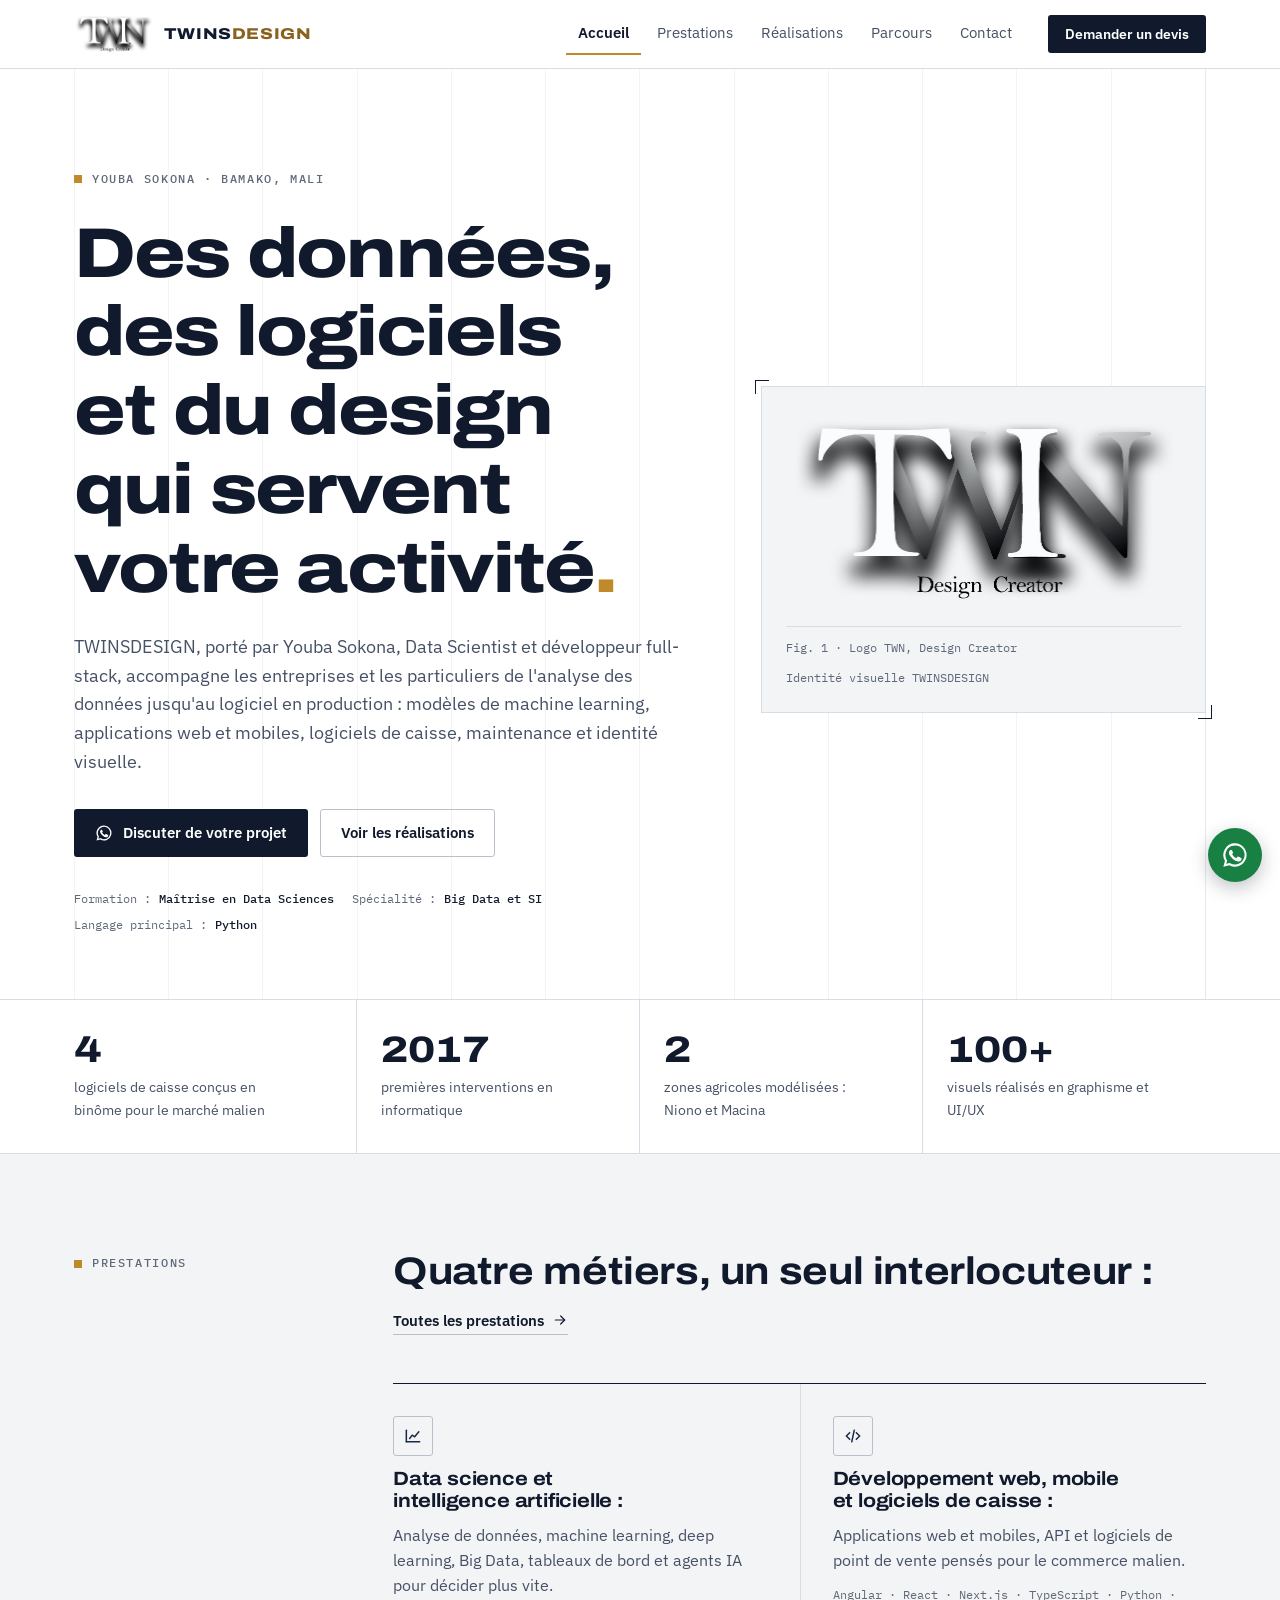
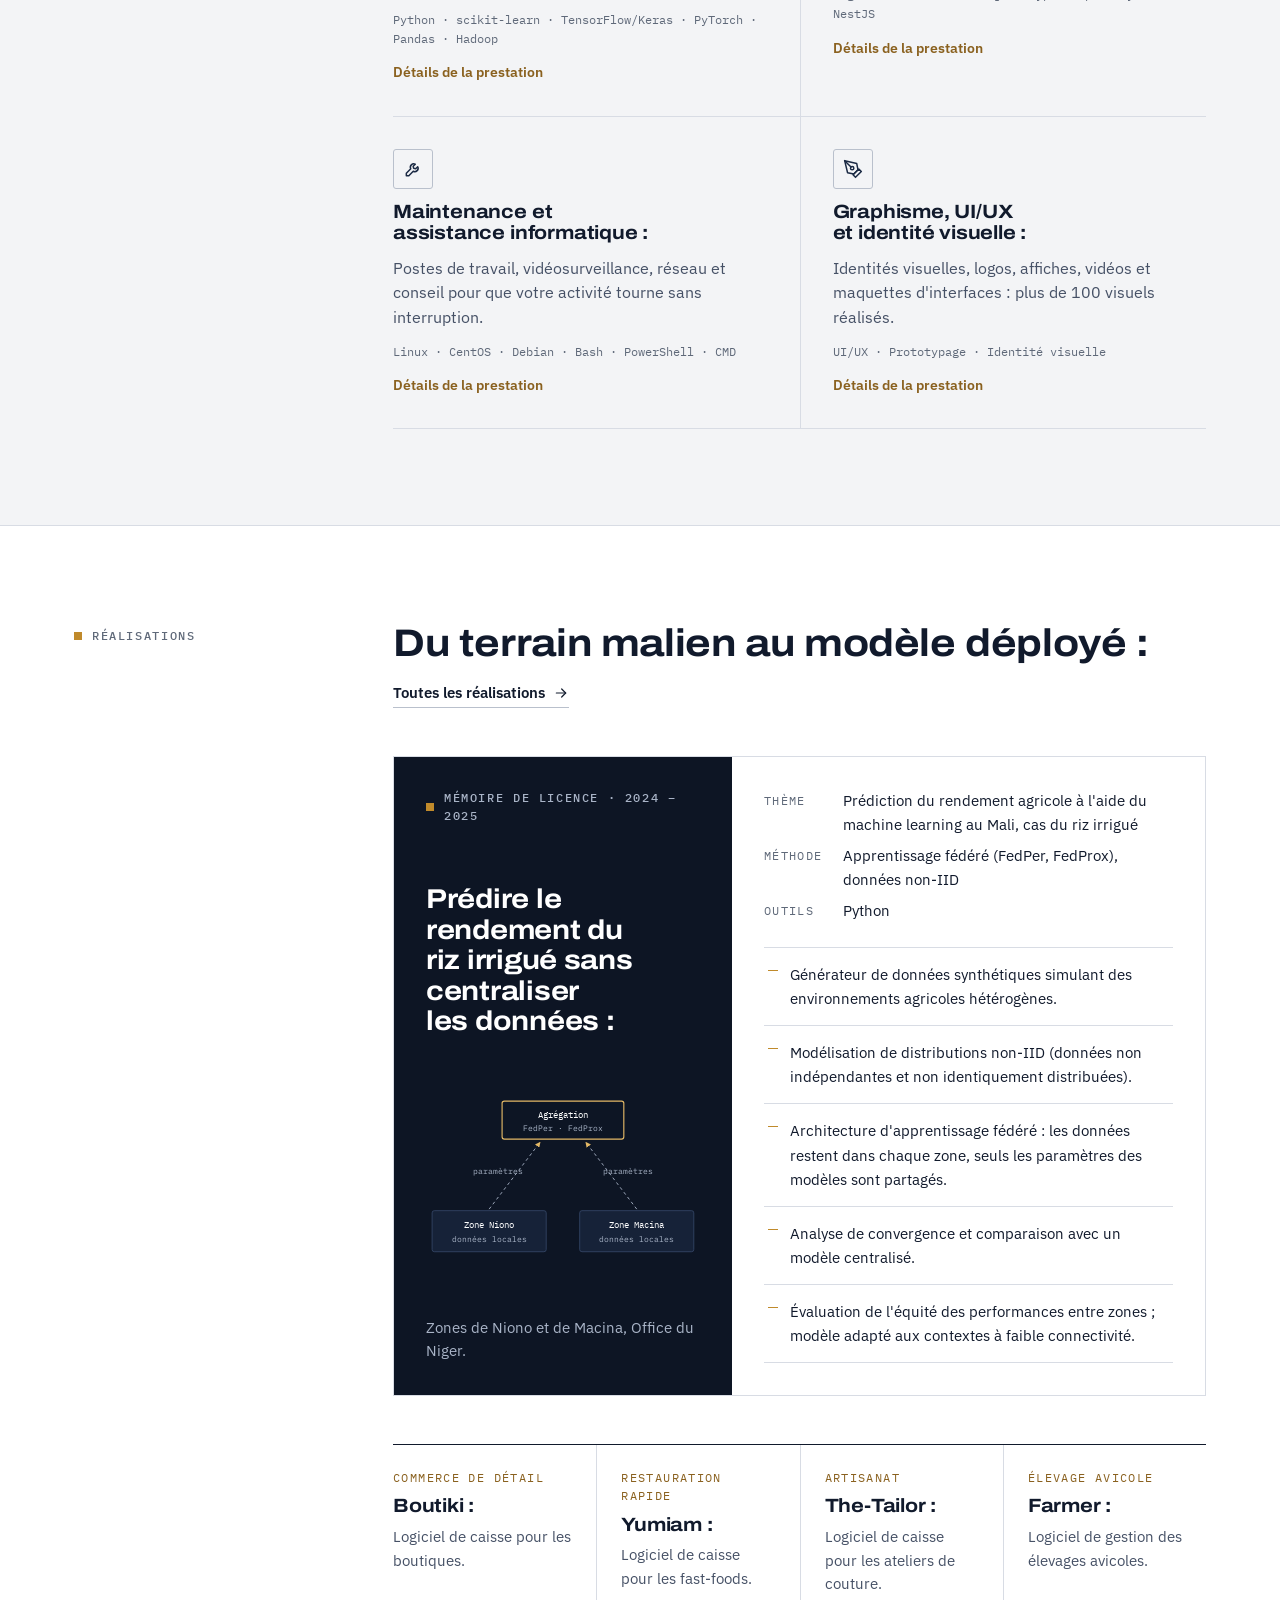
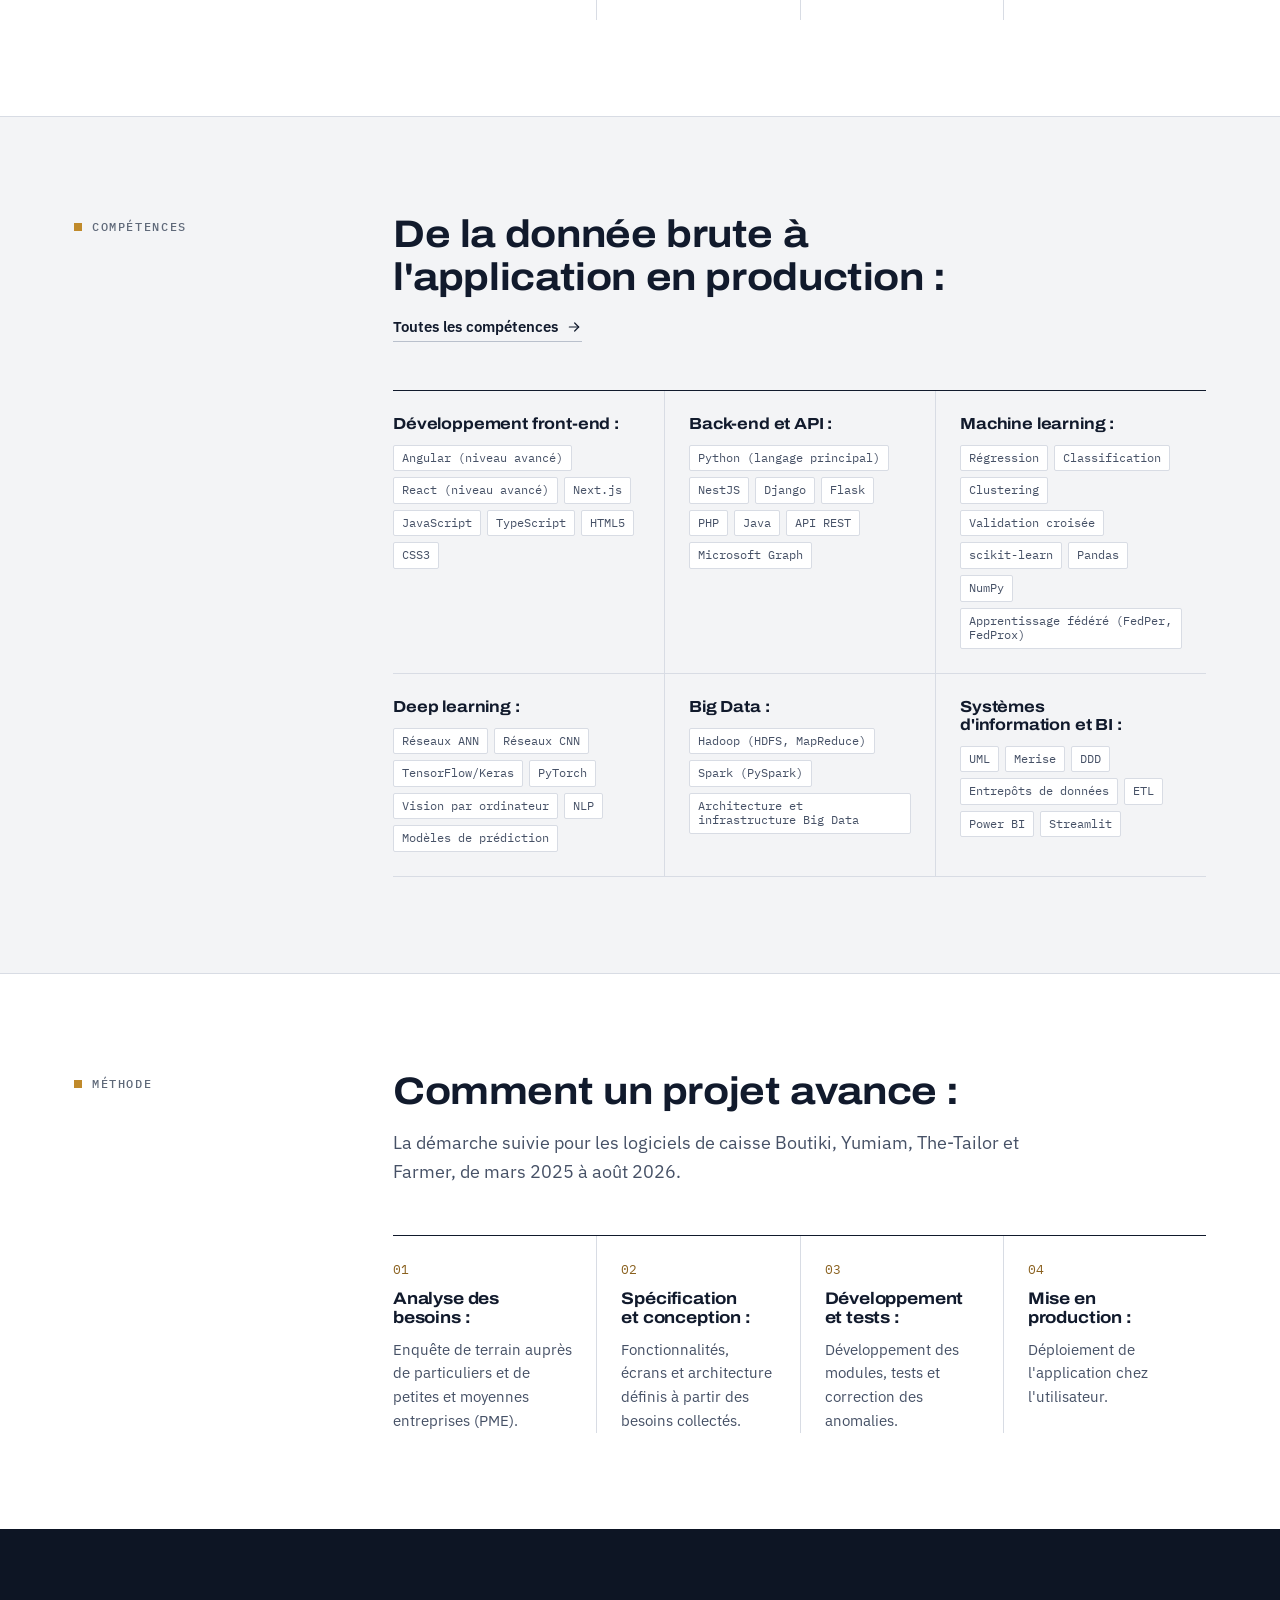
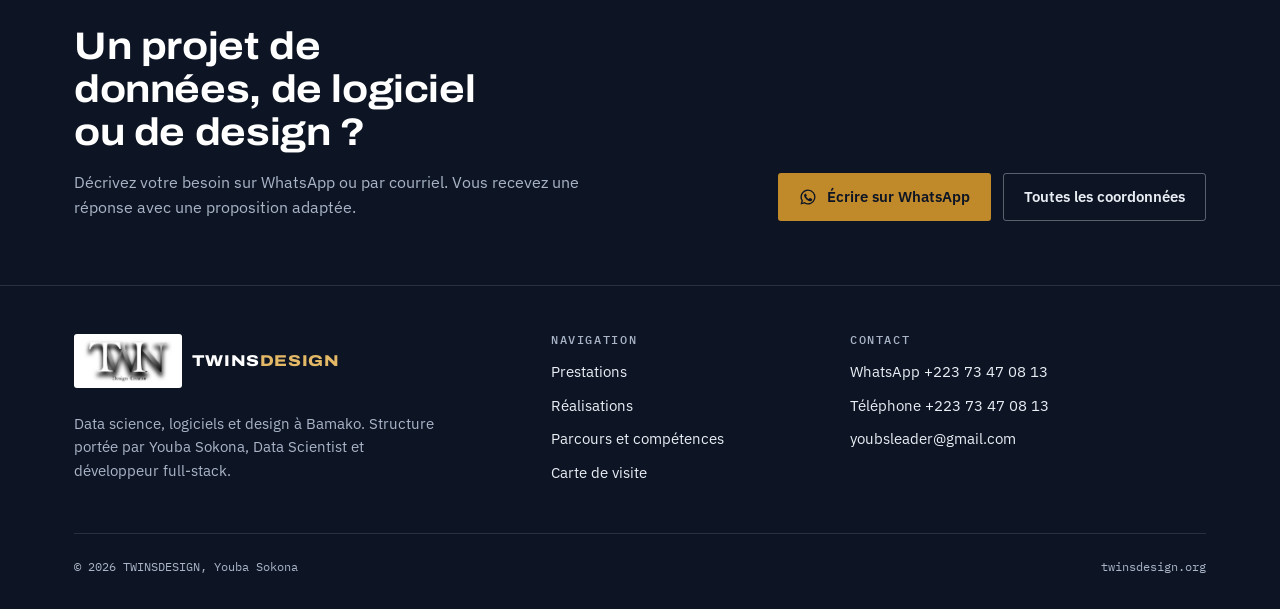
==== commit cc48ed61: "Accessibilité : ordre des titres du pied de page (accueil)" ====
--- a/index.html
+++ b/index.html
@@ -3,6 +3,8 @@
 <head>
 <meta charset="utf-8">
 <meta name="viewport" content="width=device-width, initial-scale=1, viewport-fit=cover">
+<meta http-equiv="Content-Security-Policy" content="default-src 'self'; script-src 'self'; style-src 'self'; img-src 'self' data:; font-src 'self'; connect-src 'self'; frame-src https://maps.google.com https://www.google.com; object-src 'none'; base-uri 'self'; form-action 'none'; manifest-src 'self'">
+<meta name="referrer" content="strict-origin-when-cross-origin">
 <title>Youba Sokona, Data Scientist et développeur full-stack à Bamako | TWINSDESIGN</title>
 <meta name="description" content="Portfolio de Youba Sokona, Data Scientist et développeur full-stack à Bamako : machine learning, deep learning, Big Data, applications web et mobiles, logiciels de caisse.">
 <link rel="canonical" href="https://twinsdesign.org/">
@@ -21,9 +23,8 @@
 <link rel="icon" href="favicon-32.png" sizes="32x32" type="image/png">
 <link rel="apple-touch-icon" href="apple-touch-icon.png">
 <link rel="manifest" href="site.webmanifest">
-<link rel="preconnect" href="https://fonts.googleapis.com">
-<link rel="preconnect" href="https://fonts.gstatic.com" crossorigin>
-<link rel="stylesheet" href="https://fonts.googleapis.com/css2?family=Archivo:wdth,wght@100..125,600..800&family=IBM+Plex+Mono:wght@400;500&family=IBM+Plex+Sans:wght@400;500;600&display=swap">
+<link rel="preload" href="assets/fonts/archivo-var.woff2" as="font" type="font/woff2" crossorigin>
+<link rel="preload" href="assets/fonts/ibm-plex-sans-var.woff2" as="font" type="font/woff2" crossorigin>
 <link rel="stylesheet" href="assets/css/style.css">
 <script type="application/ld+json">
 {
@@ -41,7 +42,7 @@
    "email": "youbsleader@gmail.com",
    "address": {
     "@type": "PostalAddress",
-    "streetAddress": "ATT Bougou 320 Logements",
+    "streetAddress": "ATT Bougou",
     "addressLocality": "Bamako",
     "addressCountry": "ML"
    },
@@ -134,7 +135,7 @@
       <a href="a-propos.html">Parcours</a>
       <a href="contact.html">Contact</a>
     </nav>
-    <a class="btn btn-primary header-cta" href="https://wa.me/22373470813" target="_blank" rel="noopener">Demander un devis</a>
+    <a class="btn btn-primary header-cta" href="https://wa.me/22373470813" target="_blank" rel="noopener noreferrer">Demander un devis</a>
     <button class="menu-btn" type="button" aria-expanded="false" aria-controls="nav">Menu</button>
   </div>
 </header>
@@ -146,7 +147,7 @@
       <h1>Des données, des logiciels et du design qui servent votre activité<span class="dot">.</span></h1>
       <p class="lead">TWINSDESIGN, porté par Youba Sokona, Data Scientist et développeur full-stack, accompagne les entreprises et les particuliers de l'analyse des données jusqu'au logiciel en production : modèles de machine learning, applications web et mobiles, logiciels de caisse, maintenance et identité visuelle.</p>
       <div class="btn-row">
-        <a class="btn btn-primary" href="https://wa.me/22373470813" target="_blank" rel="noopener"><svg viewBox="0 0 24 24" fill="currentColor" aria-hidden="true"><path d="M12 2a10 10 0 0 0-8.6 15.1L2 22l5-1.3A10 10 0 1 0 12 2zm0 18.2a8.2 8.2 0 0 1-4.2-1.2l-.3-.2-3 .8.8-2.9-.2-.3A8.2 8.2 0 1 1 12 20.2zm4.5-6.1c-.2-.1-1.5-.7-1.7-.8s-.4-.1-.6.1-.7.8-.8 1-.3.2-.5.1a6.7 6.7 0 0 1-3.3-2.9c-.2-.4.2-.4.7-1.3.1-.2 0-.3 0-.4l-.8-1.8c-.2-.5-.4-.4-.6-.4h-.5a1 1 0 0 0-.7.3 3 3 0 0 0-.9 2.2 5.2 5.2 0 0 0 1.1 2.7 11.8 11.8 0 0 0 4.5 4c1.7.7 2.3.8 3.2.6a2.7 2.7 0 0 0 1.8-1.3 2.2 2.2 0 0 0 .2-1.3c-.1-.1-.3-.2-.5-.3z"/></svg> Discuter de votre projet</a>
+        <a class="btn btn-primary" href="https://wa.me/22373470813" target="_blank" rel="noopener noreferrer"><svg viewBox="0 0 24 24" fill="currentColor" aria-hidden="true"><path d="M12 2a10 10 0 0 0-8.6 15.1L2 22l5-1.3A10 10 0 1 0 12 2zm0 18.2a8.2 8.2 0 0 1-4.2-1.2l-.3-.2-3 .8.8-2.9-.2-.3A8.2 8.2 0 1 1 12 20.2zm4.5-6.1c-.2-.1-1.5-.7-1.7-.8s-.4-.1-.6.1-.7.8-.8 1-.3.2-.5.1a6.7 6.7 0 0 1-3.3-2.9c-.2-.4.2-.4.7-1.3.1-.2 0-.3 0-.4l-.8-1.8c-.2-.5-.4-.4-.6-.4h-.5a1 1 0 0 0-.7.3 3 3 0 0 0-.9 2.2 5.2 5.2 0 0 0 1.1 2.7 11.8 11.8 0 0 0 4.5 4c1.7.7 2.3.8 3.2.6a2.7 2.7 0 0 0 1.8-1.3 2.2 2.2 0 0 0 .2-1.3c-.1-.1-.3-.2-.5-.3z"/></svg> Discuter de votre projet</a>
         <a class="btn btn-line" href="projets.html">Voir les réalisations</a>
       </div>
       <div class="hero-meta">
@@ -346,7 +347,7 @@
       <p>Décrivez votre besoin sur WhatsApp ou par courriel. Vous recevez une réponse avec une proposition adaptée.</p>
     </div>
     <div class="btn-row">
-      <a class="btn btn-gold" href="https://wa.me/22373470813" target="_blank" rel="noopener"><svg viewBox="0 0 24 24" fill="currentColor" aria-hidden="true"><path d="M12 2a10 10 0 0 0-8.6 15.1L2 22l5-1.3A10 10 0 1 0 12 2zm0 18.2a8.2 8.2 0 0 1-4.2-1.2l-.3-.2-3 .8.8-2.9-.2-.3A8.2 8.2 0 1 1 12 20.2zm4.5-6.1c-.2-.1-1.5-.7-1.7-.8s-.4-.1-.6.1-.7.8-.8 1-.3.2-.5.1a6.7 6.7 0 0 1-3.3-2.9c-.2-.4.2-.4.7-1.3.1-.2 0-.3 0-.4l-.8-1.8c-.2-.5-.4-.4-.6-.4h-.5a1 1 0 0 0-.7.3 3 3 0 0 0-.9 2.2 5.2 5.2 0 0 0 1.1 2.7 11.8 11.8 0 0 0 4.5 4c1.7.7 2.3.8 3.2.6a2.7 2.7 0 0 0 1.8-1.3 2.2 2.2 0 0 0 .2-1.3c-.1-.1-.3-.2-.5-.3z"/></svg> Écrire sur WhatsApp</a>
+      <a class="btn btn-gold" href="https://wa.me/22373470813" target="_blank" rel="noopener noreferrer"><svg viewBox="0 0 24 24" fill="currentColor" aria-hidden="true"><path d="M12 2a10 10 0 0 0-8.6 15.1L2 22l5-1.3A10 10 0 1 0 12 2zm0 18.2a8.2 8.2 0 0 1-4.2-1.2l-.3-.2-3 .8.8-2.9-.2-.3A8.2 8.2 0 1 1 12 20.2zm4.5-6.1c-.2-.1-1.5-.7-1.7-.8s-.4-.1-.6.1-.7.8-.8 1-.3.2-.5.1a6.7 6.7 0 0 1-3.3-2.9c-.2-.4.2-.4.7-1.3.1-.2 0-.3 0-.4l-.8-1.8c-.2-.5-.4-.4-.6-.4h-.5a1 1 0 0 0-.7.3 3 3 0 0 0-.9 2.2 5.2 5.2 0 0 0 1.1 2.7 11.8 11.8 0 0 0 4.5 4c1.7.7 2.3.8 3.2.6a2.7 2.7 0 0 0 1.8-1.3 2.2 2.2 0 0 0 .2-1.3c-.1-.1-.3-.2-.5-.3z"/></svg> Écrire sur WhatsApp</a>
       <a class="btn btn-ghost" href="contact.html">Toutes les coordonnées</a>
     </div>
   </div>
@@ -359,7 +360,7 @@
         <p>Data science, logiciels et design à Bamako. Structure portée par Youba Sokona, Data Scientist et développeur full-stack.</p>
       </div>
       <div>
-        <h4>Navigation</h4>
+        <h2>Navigation</h2>
         <ul>
           <li><a href="services.html">Prestations</a></li>
           <li><a href="projets.html">Réalisations</a></li>
@@ -368,9 +369,9 @@
         </ul>
       </div>
       <div>
-        <h4>Contact</h4>
+        <h2>Contact</h2>
         <ul>
-          <li><a href="https://wa.me/22373470813" target="_blank" rel="noopener">WhatsApp +223 73 47 08 13</a></li>
+          <li><a href="https://wa.me/22373470813" target="_blank" rel="noopener noreferrer">WhatsApp +223 73 47 08 13</a></li>
           <li><a href="tel:+22373470813">Téléphone +223 73 47 08 13</a></li>
           <li><a href="mailto:youbsleader@gmail.com">youbsleader@gmail.com</a></li>
         </ul>
@@ -379,7 +380,7 @@
     <div class="legal"><span>© <span id="year">2026</span> TWINSDESIGN, Youba Sokona</span><span>twinsdesign.org</span></div>
   </div>
 </footer>
-<a class="wa-float" href="https://wa.me/22373470813" target="_blank" rel="noopener" aria-label="Écrire sur WhatsApp"><svg viewBox="0 0 24 24" fill="currentColor" aria-hidden="true"><path d="M12 2a10 10 0 0 0-8.6 15.1L2 22l5-1.3A10 10 0 1 0 12 2zm0 18.2a8.2 8.2 0 0 1-4.2-1.2l-.3-.2-3 .8.8-2.9-.2-.3A8.2 8.2 0 1 1 12 20.2zm4.5-6.1c-.2-.1-1.5-.7-1.7-.8s-.4-.1-.6.1-.7.8-.8 1-.3.2-.5.1a6.7 6.7 0 0 1-3.3-2.9c-.2-.4.2-.4.7-1.3.1-.2 0-.3 0-.4l-.8-1.8c-.2-.5-.4-.4-.6-.4h-.5a1 1 0 0 0-.7.3 3 3 0 0 0-.9 2.2 5.2 5.2 0 0 0 1.1 2.7 11.8 11.8 0 0 0 4.5 4c1.7.7 2.3.8 3.2.6a2.7 2.7 0 0 0 1.8-1.3 2.2 2.2 0 0 0 .2-1.3c-.1-.1-.3-.2-.5-.3z"/></svg></a>
+<a class="wa-float" href="https://wa.me/22373470813" target="_blank" rel="noopener noreferrer" aria-label="Écrire sur WhatsApp"><svg viewBox="0 0 24 24" fill="currentColor" aria-hidden="true"><path d="M12 2a10 10 0 0 0-8.6 15.1L2 22l5-1.3A10 10 0 1 0 12 2zm0 18.2a8.2 8.2 0 0 1-4.2-1.2l-.3-.2-3 .8.8-2.9-.2-.3A8.2 8.2 0 1 1 12 20.2zm4.5-6.1c-.2-.1-1.5-.7-1.7-.8s-.4-.1-.6.1-.7.8-.8 1-.3.2-.5.1a6.7 6.7 0 0 1-3.3-2.9c-.2-.4.2-.4.7-1.3.1-.2 0-.3 0-.4l-.8-1.8c-.2-.5-.4-.4-.6-.4h-.5a1 1 0 0 0-.7.3 3 3 0 0 0-.9 2.2 5.2 5.2 0 0 0 1.1 2.7 11.8 11.8 0 0 0 4.5 4c1.7.7 2.3.8 3.2.6a2.7 2.7 0 0 0 1.8-1.3 2.2 2.2 0 0 0 .2-1.3c-.1-.1-.3-.2-.5-.3z"/></svg></a>
 <script src="assets/js/main.js" defer></script>
 </body>
 </html>
--- a/assets/css/style.css
+++ b/assets/css/style.css
@@ -1,6 +1,12 @@
 /* TWINSDESIGN · feuille de style du portfolio
    Concept : fiche technique sur grille de 12 colonnes. Une colonne d'étiquettes à gauche,
    le contenu aligné à droite ; un seul geste fort, le monogramme coté en tête de page. */
+
+/* Polices hébergées sur le site (aucune requête vers un service tiers). Licences : assets/fonts/OFL-*.txt */
+@font-face { font-family: 'Archivo'; src: url('../fonts/archivo-var.woff2') format('woff2'); font-weight: 100 900; font-stretch: 62% 125%; font-display: swap; }
+@font-face { font-family: 'IBM Plex Sans'; src: url('../fonts/ibm-plex-sans-var.woff2') format('woff2'); font-weight: 100 700; font-display: swap; }
+@font-face { font-family: 'IBM Plex Mono'; src: url('../fonts/ibm-plex-mono-400.woff2') format('woff2'); font-weight: 400; font-display: swap; }
+@font-face { font-family: 'IBM Plex Mono'; src: url('../fonts/ibm-plex-mono-500.woff2') format('woff2'); font-weight: 500; font-display: swap; }
 
 :root {
   /* Couleurs : thème unique, choisi (papier froid, encre marine, or de la marque) */
@@ -8,7 +14,7 @@
   --sheet: #FFFFFF;
   --ink: #111A2C;
   --ink-2: #465166;
-  --ink-3: #6E788B;
+  --ink-3: #5F6979;
   --rule: #D8DCE4;
   --rule-strong: #B9C0CC;
   --navy: #1B2A44;
@@ -18,7 +24,7 @@
   --gold: #C08A2B;
   --gold-ink: #8A611F;
   --gold-soft: #E3B866;
-  --wa: #1E9E52;
+  --wa: #178042;
 
   /* Typographie : titres étendus, texte technique, étiquettes à chasse fixe */
   --font-display: 'Archivo', 'Helvetica Neue', Arial, sans-serif;
@@ -230,7 +236,7 @@
 .fiche .meta { margin-top: var(--s2); }
 
 .panel { background: var(--sheet); border: 1px solid var(--rule); padding: var(--s4); display: grid; gap: var(--s2); align-content: start; }
-.panel h3 { font-size: var(--fs-h3); }
+.panel h2, .panel h3 { font-size: var(--fs-h3); }
 .panel p { color: var(--ink-2); }
 
 /* ---------- Contact ---------- */
@@ -266,7 +272,7 @@
 .site-footer .brand { color: #FFFFFF; }
 .site-footer .brand-name span { color: var(--gold-soft); }
 .site-footer p { margin-top: var(--s2); font-size: .92rem; max-width: 42ch; }
-.site-footer h4 { font-family: var(--font-mono); font-stretch: 100%; font-weight: 500; font-size: var(--fs-label); letter-spacing: .14em; text-transform: uppercase; color: var(--on-navy-2); margin-bottom: 12px; }
+.site-footer h2 { font-family: var(--font-mono); font-stretch: 100%; font-weight: 500; font-size: var(--fs-label); letter-spacing: .14em; text-transform: uppercase; color: var(--on-navy-2); margin-bottom: 12px; }
 .site-footer ul { list-style: none; display: grid; gap: 8px; }
 .site-footer a { text-decoration: none; color: var(--on-navy); font-size: .93rem; }
 .site-footer a:hover { color: var(--gold-soft); }
@@ -313,3 +319,35 @@
   .case-visual, .case-body, .entry, .panel { padding: var(--s3); }
   .fact b { font-size: 1.9rem; }
 }
+
+/* Utilitaires */
+.mt-1 { margin-top: var(--s1); }
+.mt-3 { margin-top: var(--s3); }
+.page-head.no-rule { border-bottom: 0; }
+
+/* ---------- Carte de visite numérique (carte.html) ---------- */
+body.card-page { background: var(--navy-deep); min-height: 100vh; display: flex; justify-content: center; align-items: flex-start; padding-block: calc(32px + env(safe-area-inset-top, 0px)) calc(40px + env(safe-area-inset-bottom, 0px)); padding-left: max(16px, env(safe-area-inset-left, 0px)); padding-right: max(16px, env(safe-area-inset-right, 0px)); }
+  body.card-page::before { display: none; }
+  .vcard { width: 100%; max-width: 420px; }
+  .vc-top { position: relative; background: var(--navy); border: 1px solid rgba(233, 237, 244, .14); padding: 28px 24px 24px; color: var(--on-navy); }
+  .vc-top::before, .vc-top::after { content: ""; position: absolute; width: 14px; height: 14px; border-color: var(--gold-soft); border-style: solid; }
+  .vc-top::before { top: -7px; left: -7px; border-width: 1px 0 0 1px; }
+  .vc-top::after { top: -7px; right: -7px; border-width: 1px 1px 0 0; }
+  .vc-logo { background: #FFFFFF; border-radius: 3px; padding: 10px 16px; display: grid; place-items: center; margin-bottom: 20px; }
+  .vc-logo img { width: 72%; max-width: 250px; height: auto; }
+  .vc-top h1 { font-size: 1.7rem; font-stretch: 118%; color: #FFFFFF; }
+  .vc-role { font-family: var(--font-mono); font-size: .72rem; line-height: 1.7; letter-spacing: .14em; text-transform: uppercase; color: var(--gold-soft); margin-top: 6px; }
+  .vc-place { font-family: var(--font-mono); font-size: .76rem; color: var(--on-navy-2); margin-top: 18px; padding-top: 14px; border-top: 1px solid rgba(233, 237, 244, .14); }
+  .vc-actions { display: grid; grid-template-columns: repeat(3, minmax(0, 1fr)); gap: 8px; margin-top: 18px; }
+  .vc-actions a { display: flex; flex-direction: column; align-items: center; gap: 8px; text-decoration: none; color: var(--on-navy); font-size: .82rem; font-weight: 600; padding: 14px 4px; border-radius: 3px; border: 1px solid rgba(233, 237, 244, .2); }
+  .vc-actions a:hover { border-color: var(--gold-soft); }
+  .vc-actions svg { width: 22px; height: 22px; }
+  .vc-actions a.wa { background: var(--wa); border-color: var(--wa); color: #FFFFFF; }
+  .vc-body { background: var(--sheet); padding: 8px 22px 24px; border: 1px solid var(--rule); border-top: 0; }
+  .vc-row { display: grid; grid-template-columns: 40px minmax(0, 1fr); gap: 12px; align-items: center; padding: 14px 0; border-bottom: 1px solid var(--rule); text-decoration: none; color: var(--ink); }
+  .vc-row .ico { width: 40px; height: 40px; border: 1px solid var(--rule-strong); border-radius: 3px; display: grid; place-items: center; color: var(--navy); }
+  .vc-row .ico svg { width: 19px; height: 19px; }
+  .vc-row .k { font-family: var(--font-mono); font-size: .66rem; letter-spacing: .12em; text-transform: uppercase; color: var(--ink-3); display: block; }
+  .vc-row .v { font-weight: 600; word-break: break-word; }
+  .vc-save { width: 100%; margin-top: 18px; }
+  .vc-site { display: block; text-align: center; margin-top: 14px; font-size: .9rem; color: var(--ink-2); }
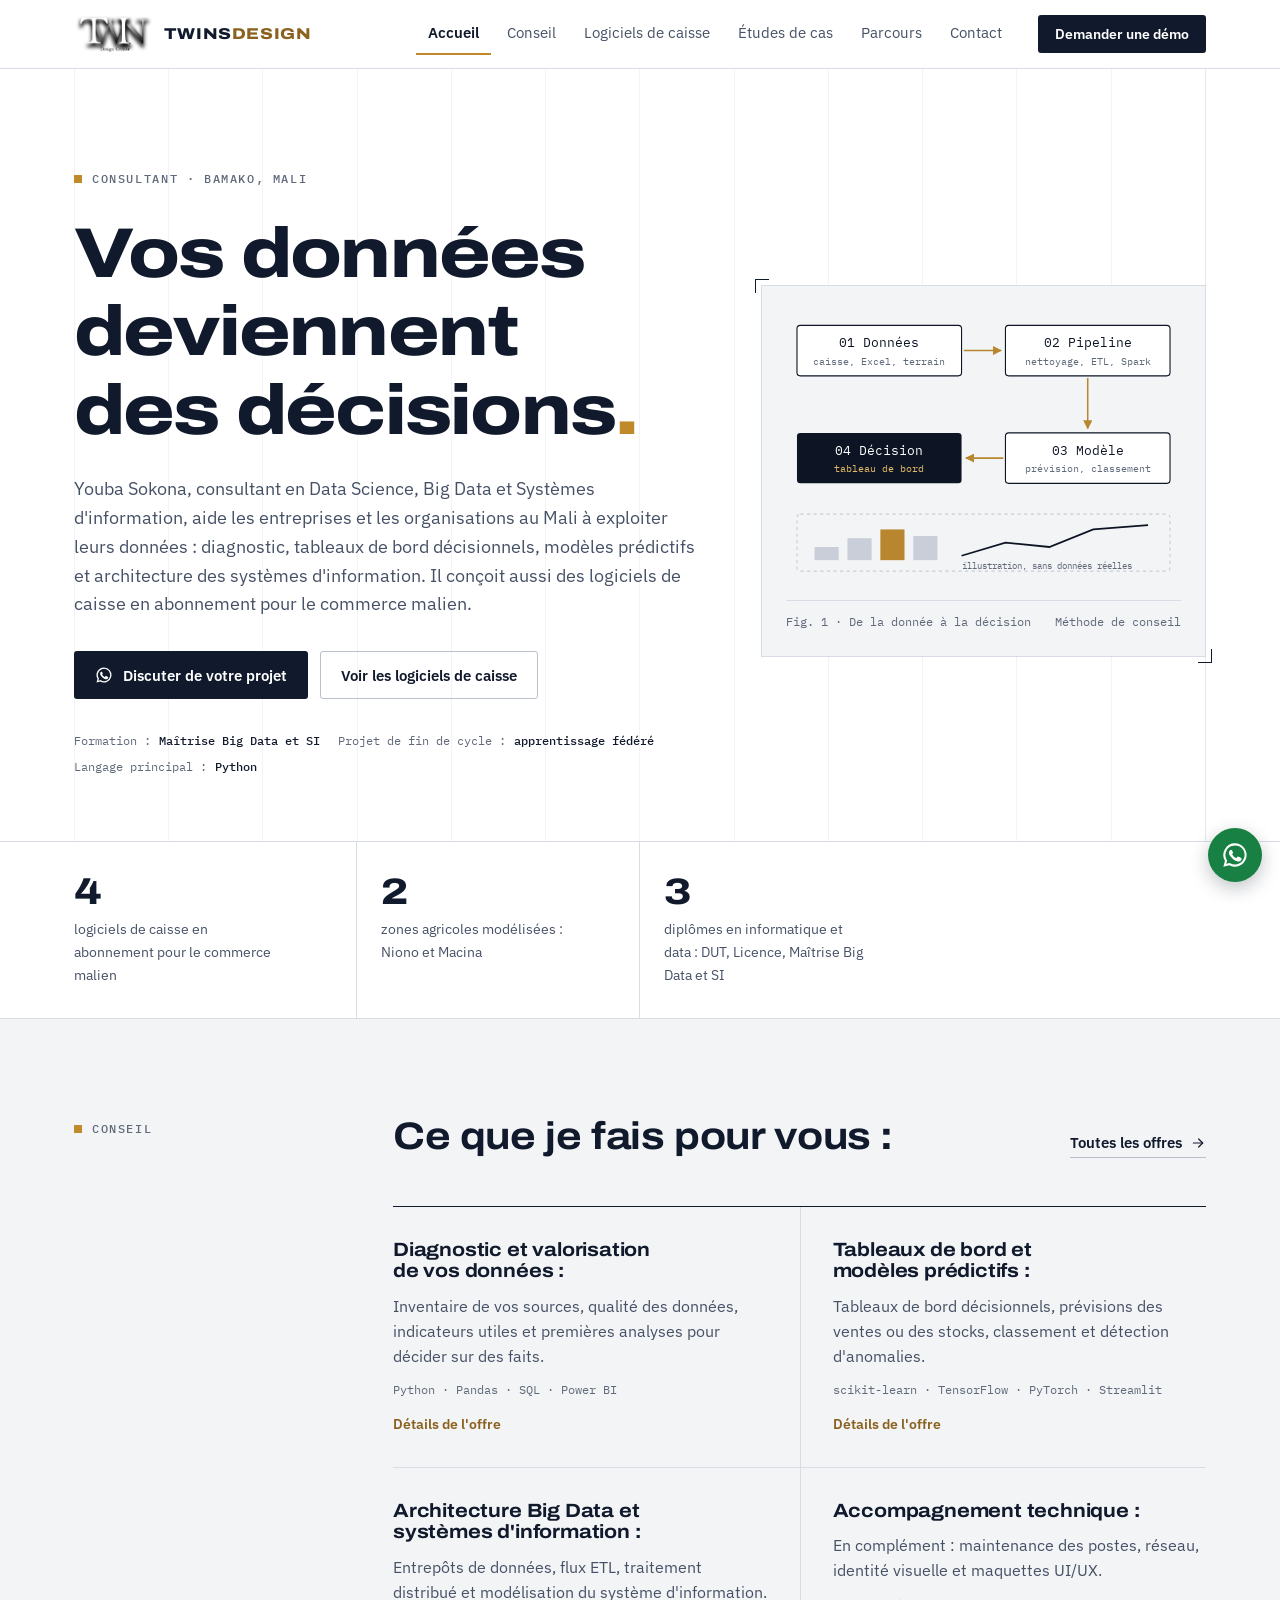
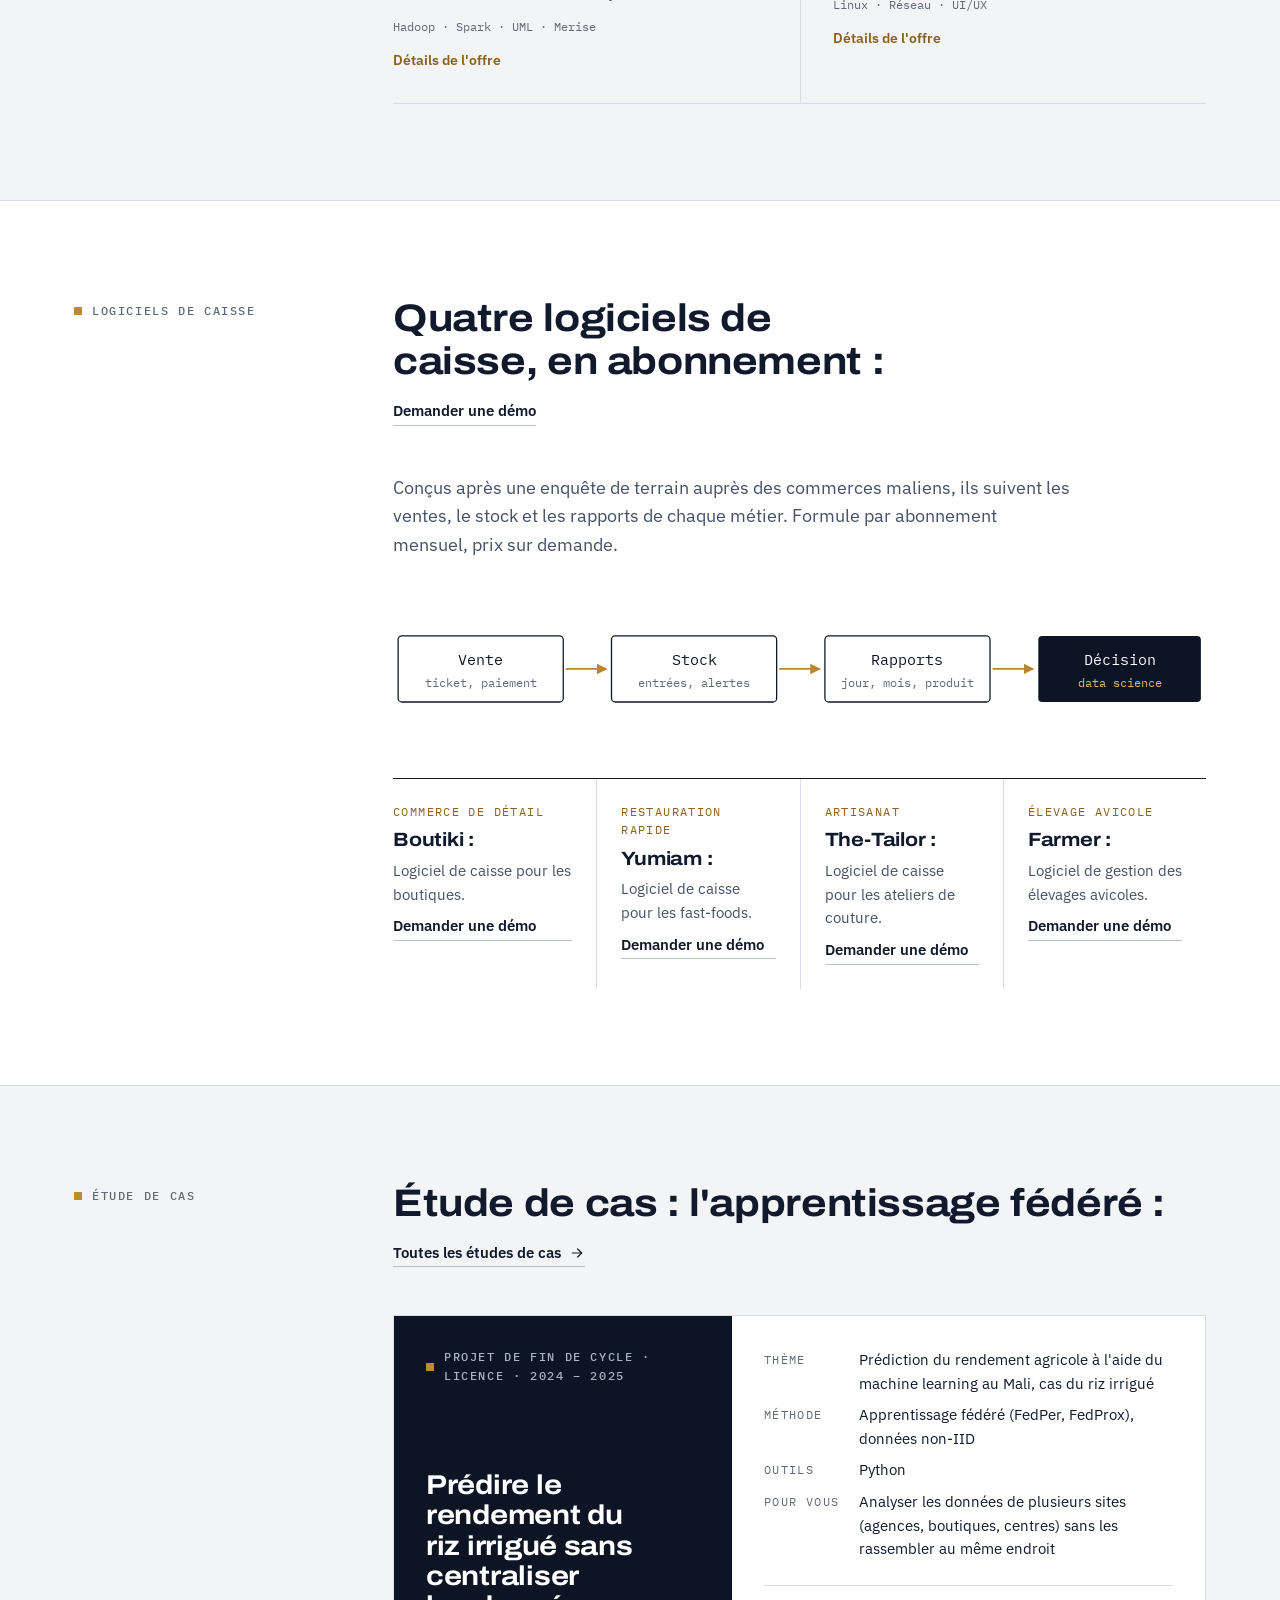
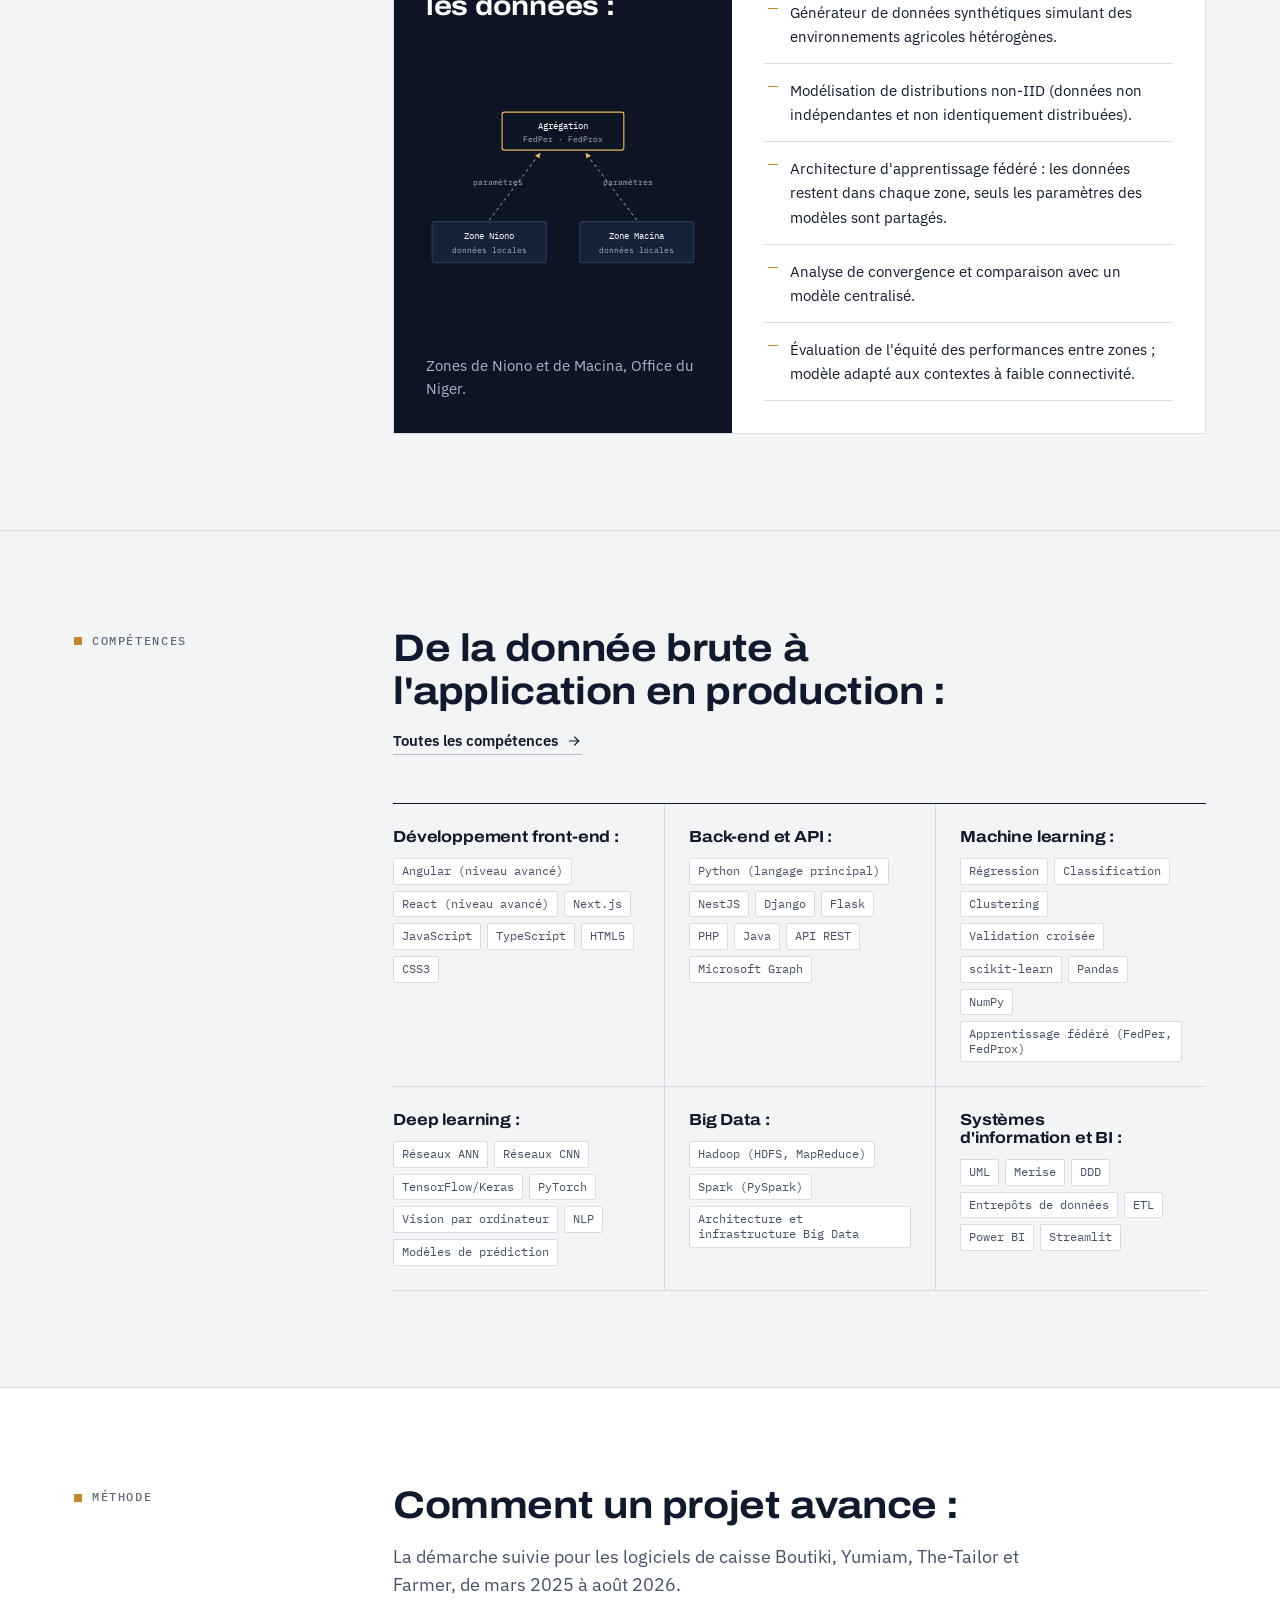
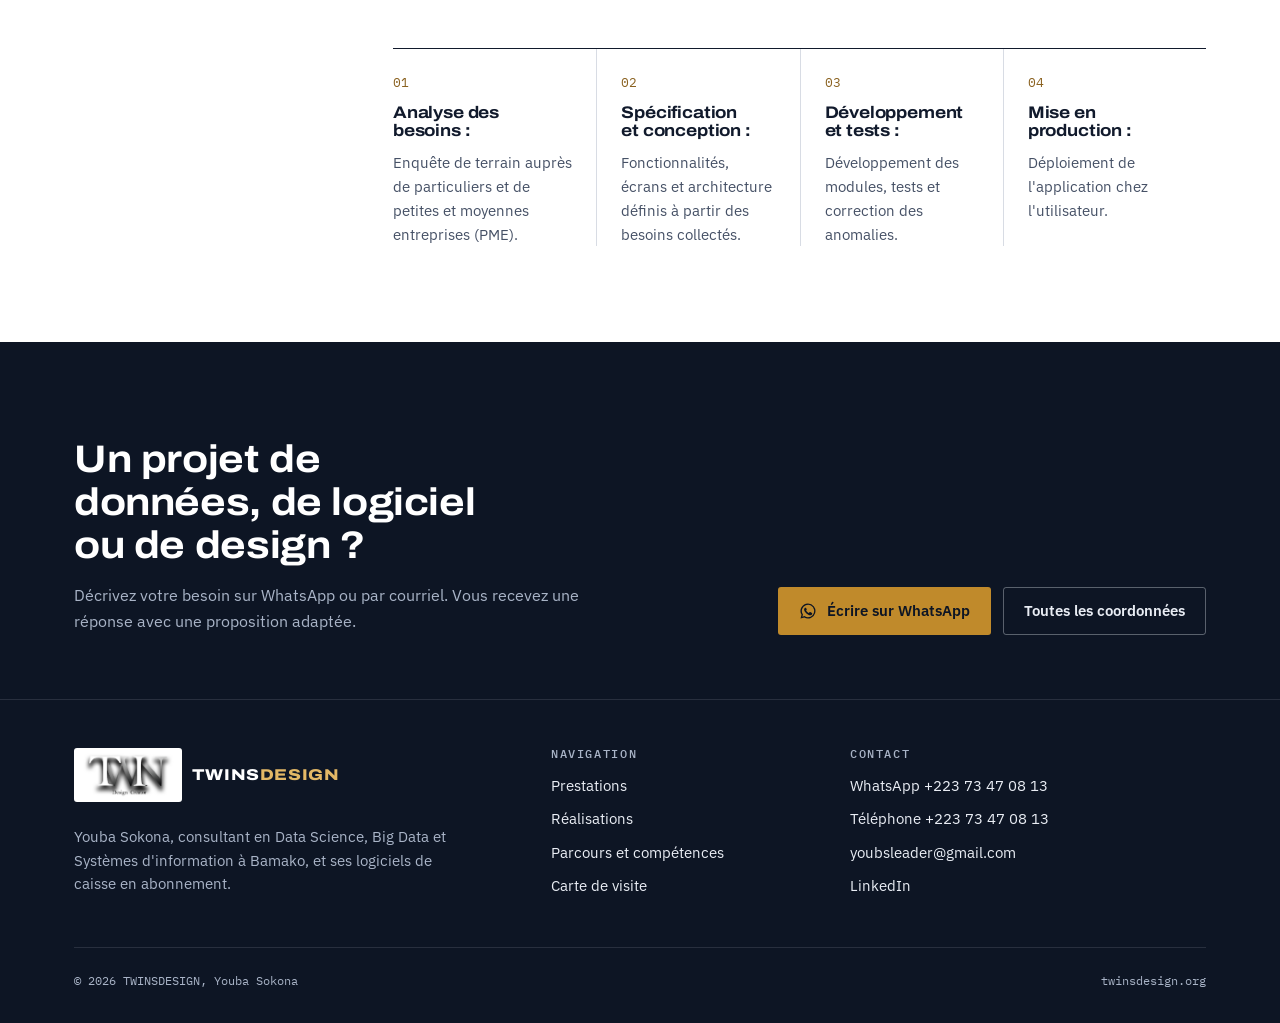
==== commit 718d124c: "Repositionnement consultant Data Science, Big Data et SI : accueil, logiciels de caisse, LinkedIn, i" ====
--- a/index.html
+++ b/index.html
@@ -5,15 +5,15 @@
 <meta name="viewport" content="width=device-width, initial-scale=1, viewport-fit=cover">
 <meta http-equiv="Content-Security-Policy" content="default-src 'self'; script-src 'self'; style-src 'self'; img-src 'self' data:; font-src 'self'; connect-src 'self'; frame-src https://maps.google.com https://www.google.com; object-src 'none'; base-uri 'self'; form-action 'none'; manifest-src 'self'">
 <meta name="referrer" content="strict-origin-when-cross-origin">
-<title>Youba Sokona, Data Scientist et développeur full-stack à Bamako | TWINSDESIGN</title>
-<meta name="description" content="Portfolio de Youba Sokona, Data Scientist et développeur full-stack à Bamako : machine learning, deep learning, Big Data, applications web et mobiles, logiciels de caisse.">
+<title>Youba Sokona, consultant Data Science, Big Data et SI à Bamako | TWINSDESIGN</title>
+<meta name="description" content="Youba Sokona, consultant en Data Science, Big Data et Systèmes d'information à Bamako : diagnostic de données, tableaux de bord, modèles prédictifs, architecture SI et logiciels de caisse en abonnement.">
 <link rel="canonical" href="https://twinsdesign.org/">
 <meta name="theme-color" content="#FFFFFF">
 <meta property="og:type" content="website">
 <meta property="og:locale" content="fr_FR">
 <meta property="og:site_name" content="TWINSDESIGN">
-<meta property="og:title" content="Youba Sokona, Data Scientist et développeur full-stack à Bamako | TWINSDESIGN">
-<meta property="og:description" content="Portfolio de Youba Sokona, Data Scientist et développeur full-stack à Bamako : machine learning, deep learning, Big Data, applications web et mobiles, logiciels de caisse.">
+<meta property="og:title" content="Youba Sokona, consultant Data Science, Big Data et SI à Bamako | TWINSDESIGN">
+<meta property="og:description" content="Youba Sokona, consultant en Data Science, Big Data et Systèmes d'information à Bamako : diagnostic de données, tableaux de bord, modèles prédictifs, architecture SI et logiciels de caisse en abonnement.">
 <meta property="og:url" content="https://twinsdesign.org/">
 <meta property="og:image" content="https://twinsdesign.org/assets/img/og-cover.jpg">
 <meta property="og:image:width" content="1200">
@@ -37,7 +37,7 @@
    "url": "https://twinsdesign.org/",
    "logo": "https://twinsdesign.org/assets/img/logo-twn.png",
    "image": "https://twinsdesign.org/assets/img/og-cover.jpg",
-   "description": "Data science et IA, Big Data, développement web, mobile et logiciels de caisse, maintenance informatique, graphisme et UI/UX à Bamako.",
+   "description": "Conseil en Data Science, Big Data et Systèmes d'information à Bamako, et logiciels de caisse en abonnement pour le commerce malien.",
    "telephone": "+22373470813",
    "email": "youbsleader@gmail.com",
    "address": {
@@ -70,7 +70,8 @@
    "@type": "Person",
    "@id": "https://twinsdesign.org/#youba",
    "name": "Youba Sokona",
-   "jobTitle": "Data Scientist et développeur full-stack",
+   "jobTitle": "Consultant Data Science, Big Data et Systèmes d'information",
+   "sameAs": ["https://www.linkedin.com/in/youba-sokona"],
    "url": "https://twinsdesign.org/a-propos.html",
    "telephone": "+22373470813",
    "email": "youbsleader@gmail.com",
@@ -130,12 +131,13 @@
     <a class="brand" href="index.html" aria-label="TWINSDESIGN, accueil"><img class="brand-logo" src="assets/img/logo-twn.png" width="793" height="398" alt="Logo TWN Design Creator"><span class="brand-name">TWINS<span>DESIGN</span></span></a>
     <nav class="nav" id="nav" aria-label="Navigation principale">
       <a href="index.html" aria-current="page">Accueil</a>
-      <a href="services.html">Prestations</a>
-      <a href="projets.html">Réalisations</a>
+      <a href="services.html">Conseil</a>
+      <a href="index.html#logiciels">Logiciels de caisse</a>
+      <a href="projets.html">Études de cas</a>
       <a href="a-propos.html">Parcours</a>
       <a href="contact.html">Contact</a>
     </nav>
-    <a class="btn btn-primary header-cta" href="https://wa.me/22373470813" target="_blank" rel="noopener noreferrer">Demander un devis</a>
+    <a class="btn btn-primary header-cta" href="https://wa.me/22373470813?text=Bonjour%2C%20je%20souhaite%20une%20d%C3%A9mo%20d%27un%20logiciel%20de%20caisse%20TWINSDESIGN." target="_blank" rel="noopener noreferrer">Demander une démo</a>
     <button class="menu-btn" type="button" aria-expanded="false" aria-controls="nav">Menu</button>
   </div>
 </header>
@@ -143,86 +145,144 @@
 <section class="hero">
   <div class="wrap">
     <div>
-      <span class="label">Youba Sokona · Bamako, Mali</span>
-      <h1>Des données, des logiciels et du design qui servent votre activité<span class="dot">.</span></h1>
-      <p class="lead">TWINSDESIGN, porté par Youba Sokona, Data Scientist et développeur full-stack, accompagne les entreprises et les particuliers de l'analyse des données jusqu'au logiciel en production : modèles de machine learning, applications web et mobiles, logiciels de caisse, maintenance et identité visuelle.</p>
+      <span class="label">Consultant · Bamako, Mali</span>
+      <h1>Vos données deviennent des décisions<span class="dot">.</span></h1>
+      <p class="lead">Youba Sokona, consultant en Data Science, Big Data et Systèmes d'information, aide les entreprises et les organisations au Mali à exploiter leurs données : diagnostic, tableaux de bord décisionnels, modèles prédictifs et architecture des systèmes d'information. Il conçoit aussi des logiciels de caisse en abonnement pour le commerce malien.</p>
       <div class="btn-row">
         <a class="btn btn-primary" href="https://wa.me/22373470813" target="_blank" rel="noopener noreferrer"><svg viewBox="0 0 24 24" fill="currentColor" aria-hidden="true"><path d="M12 2a10 10 0 0 0-8.6 15.1L2 22l5-1.3A10 10 0 1 0 12 2zm0 18.2a8.2 8.2 0 0 1-4.2-1.2l-.3-.2-3 .8.8-2.9-.2-.3A8.2 8.2 0 1 1 12 20.2zm4.5-6.1c-.2-.1-1.5-.7-1.7-.8s-.4-.1-.6.1-.7.8-.8 1-.3.2-.5.1a6.7 6.7 0 0 1-3.3-2.9c-.2-.4.2-.4.7-1.3.1-.2 0-.3 0-.4l-.8-1.8c-.2-.5-.4-.4-.6-.4h-.5a1 1 0 0 0-.7.3 3 3 0 0 0-.9 2.2 5.2 5.2 0 0 0 1.1 2.7 11.8 11.8 0 0 0 4.5 4c1.7.7 2.3.8 3.2.6a2.7 2.7 0 0 0 1.8-1.3 2.2 2.2 0 0 0 .2-1.3c-.1-.1-.3-.2-.5-.3z"/></svg> Discuter de votre projet</a>
-        <a class="btn btn-line" href="projets.html">Voir les réalisations</a>
+        <a class="btn btn-line" href="#logiciels">Voir les logiciels de caisse</a>
       </div>
       <div class="hero-meta">
-        <span>Formation : <b>Maîtrise en Data Sciences</b></span>
-        <span>Spécialité : <b>Big Data et SI</b></span>
+        <span>Formation : <b>Maîtrise Big Data et SI</b></span>
+        <span>Projet de fin de cycle : <b>apprentissage fédéré</b></span>
         <span>Langage principal : <b>Python</b></span>
       </div>
     </div>
     <figure class="plate">
-      <img class="plate-logo" src="assets/img/logo-twn-paper.png" width="793" height="398" alt="Logo TWN Design Creator de TWINSDESIGN">
-      <figcaption><span>Fig. 1 · Logo TWN, Design Creator</span><span>Identité visuelle TWINSDESIGN</span></figcaption>
+      <svg class="plate-svg" viewBox="0 0 360 250" role="img" aria-labelledby="chain-t">
+        <title id="chain-t">Méthode de conseil : des données brutes à la décision, en quatre étapes.</title>
+        <defs><marker id="ch-a" viewBox="0 0 10 10" refX="9" refY="5" markerWidth="6" markerHeight="6" orient="auto"><path d="M0 0L10 5L0 10z" fill="#B8862E"/></marker></defs>
+        <g font-family="IBM Plex Mono, monospace">
+          <rect x="10" y="14" width="150" height="46" rx="3" fill="#FFFFFF" stroke="#0D1524"/><text x="85" y="34" text-anchor="middle" font-size="12" fill="#0D1524">01 Données</text><text x="85" y="50" text-anchor="middle" font-size="9.5" fill="#5F6979">caisse, Excel, terrain</text>
+          <rect x="200" y="14" width="150" height="46" rx="3" fill="#FFFFFF" stroke="#0D1524"/><text x="275" y="34" text-anchor="middle" font-size="12" fill="#0D1524">02 Pipeline</text><text x="275" y="50" text-anchor="middle" font-size="9.5" fill="#5F6979">nettoyage, ETL, Spark</text>
+          <rect x="200" y="112" width="150" height="46" rx="3" fill="#FFFFFF" stroke="#0D1524"/><text x="275" y="132" text-anchor="middle" font-size="12" fill="#0D1524">03 Modèle</text><text x="275" y="148" text-anchor="middle" font-size="9.5" fill="#5F6979">prévision, classement</text>
+          <rect x="10" y="112" width="150" height="46" rx="3" fill="#0D1524"/><text x="85" y="132" text-anchor="middle" font-size="12" fill="#FFFFFF">04 Décision</text><text x="85" y="148" text-anchor="middle" font-size="9.5" fill="#E3B866">tableau de bord</text>
+          <g stroke="#B8862E" stroke-width="1.4" fill="none"><path d="M162 37H196" marker-end="url(#ch-a)"/><path d="M275 62V108" marker-end="url(#ch-a)"/><path d="M198 135H164" marker-end="url(#ch-a)"/></g>
+          <g transform="translate(10 186)"><rect width="340" height="52" rx="3" fill="none" stroke="#C9CED8" stroke-dasharray="3 3"/>
+            <rect x="16" y="30" width="22" height="12" fill="#C9CED8"/><rect x="46" y="22" width="22" height="20" fill="#C9CED8"/><rect x="76" y="14" width="22" height="28" fill="#B8862E"/><rect x="106" y="20" width="22" height="22" fill="#C9CED8"/>
+            <path d="M150 38L190 26L230 30L270 14L320 10" stroke="#0D1524" stroke-width="1.6" fill="none"/>
+            <text x="150" y="50" font-size="8.5" fill="#5F6979">illustration, sans données réelles</text></g>
+        </g>
+      </svg>
+      <figcaption><span>Fig. 1 · De la donnée à la décision</span><span>Méthode de conseil</span></figcaption>
     </figure>
   </div>
 </section>
 
 <div class="facts" aria-label="Repères">
   <div class="wrap">
-    <div class="fact"><b>4</b><span>logiciels de caisse conçus en binôme pour le marché malien</span></div>
-    <div class="fact"><b>2017</b><span>premières interventions en informatique</span></div>
+    <div class="fact"><b>4</b><span>logiciels de caisse en abonnement pour le commerce malien</span></div>
     <div class="fact"><b>2</b><span>zones agricoles modélisées : Niono et Macina</span></div>
-    <div class="fact"><b>100+</b><span>visuels réalisés en graphisme et UI/UX</span></div>
+    <div class="fact"><b>3</b><span>diplômes en informatique et data : DUT, Licence, Maîtrise Big Data et SI</span></div>
   </div>
 </div>
 <section class="section">
   <div class="wrap sheet">
-    <div class="side"><span class="label">Prestations</span></div>
+    <div class="side"><span class="label">Conseil</span></div>
     <div class="main">
       <div class="head-row">
-        <div class="head"><h2>Quatre métiers, un seul interlocuteur :</h2></div>
-        <a class="text-link" href="services.html">Toutes les prestations <svg viewBox="0 0 24 24" fill="none" stroke="currentColor" stroke-width="1.8" stroke-linecap="round" stroke-linejoin="round" aria-hidden="true"><path d="M5 12h14"/><path d="M13 6l6 6-6 6"/></svg></a>
+        <div class="head"><h2>Ce que je fais pour vous :</h2></div>
+        <a class="text-link" href="services.html">Toutes les offres <svg viewBox="0 0 24 24" fill="none" stroke="currentColor" stroke-width="1.8" stroke-linecap="round" stroke-linejoin="round" aria-hidden="true"><path d="M5 12h14"/><path d="M13 6l6 6-6 6"/></svg></a>
       </div>
       <div class="svc-grid">
       <a class="svc" href="services.html#data-ia">
-        <span class="ico"><svg viewBox="0 0 24 24" fill="none" stroke="currentColor" stroke-width="1.8" stroke-linecap="round" stroke-linejoin="round" aria-hidden="true"><path d="M4 19V5"/><path d="M4 19h16"/><path d="M8 15l3-4 3 2 5-6"/></svg></span>
-        <h3>Data science et intelligence artificielle :</h3>
-        <p>Analyse de données, machine learning, deep learning, Big Data, tableaux de bord et agents IA pour décider plus vite.</p>
-        <span class="stack">Python · scikit-learn · TensorFlow/Keras · PyTorch · Pandas · Hadoop</span>
-        <span class="more">Détails de la prestation</span>
+        <h3>Diagnostic et valorisation de vos données :</h3>
+        <p>Inventaire de vos sources, qualité des données, indicateurs utiles et premières analyses pour décider sur des faits.</p>
+        <span class="stack">Python · Pandas · SQL · Power BI</span>
+        <span class="more">Détails de l'offre</span>
       </a>
-      <a class="svc" href="services.html#developpement">
-        <span class="ico"><svg viewBox="0 0 24 24" fill="none" stroke="currentColor" stroke-width="1.8" stroke-linecap="round" stroke-linejoin="round" aria-hidden="true"><path d="M8 8l-4 4 4 4"/><path d="M16 8l4 4-4 4"/><path d="M13.5 5l-3 14"/></svg></span>
-        <h3>Développement web, mobile et logiciels de caisse :</h3>
-        <p>Applications web et mobiles, API et logiciels de point de vente pensés pour le commerce malien.</p>
-        <span class="stack">Angular · React · Next.js · TypeScript · Python · NestJS</span>
-        <span class="more">Détails de la prestation</span>
+      <a class="svc" href="services.html#data-ia">
+        <h3>Tableaux de bord et modèles prédictifs :</h3>
+        <p>Tableaux de bord décisionnels, prévisions des ventes ou des stocks, classement et détection d'anomalies.</p>
+        <span class="stack">scikit-learn · TensorFlow · PyTorch · Streamlit</span>
+        <span class="more">Détails de l'offre</span>
+      </a>
+      <a class="svc" href="services.html#data-ia">
+        <h3>Architecture Big Data et systèmes d'information :</h3>
+        <p>Entrepôts de données, flux ETL, traitement distribué et modélisation du système d'information.</p>
+        <span class="stack">Hadoop · Spark · UML · Merise</span>
+        <span class="more">Détails de l'offre</span>
       </a>
       <a class="svc" href="services.html#maintenance">
-        <span class="ico"><svg viewBox="0 0 24 24" fill="none" stroke="currentColor" stroke-width="1.8" stroke-linecap="round" stroke-linejoin="round" aria-hidden="true"><path d="M14.7 6.3a4 4 0 0 0-5.4 5.4L4 17v3h3l5.3-5.3a4 4 0 0 0 5.4-5.4l-2.5 2.5-2.4-.6-.6-2.4z"/></svg></span>
-        <h3>Maintenance et assistance informatique :</h3>
-        <p>Postes de travail, vidéosurveillance, réseau et conseil pour que votre activité tourne sans interruption.</p>
-        <span class="stack">Linux · CentOS · Debian · Bash · PowerShell · CMD</span>
-        <span class="more">Détails de la prestation</span>
+        <h3>Accompagnement technique :</h3>
+        <p>En complément : maintenance des postes, réseau, identité visuelle et maquettes UI/UX.</p>
+        <span class="stack">Linux · Réseau · UI/UX</span>
+        <span class="more">Détails de l'offre</span>
       </a>
-      <a class="svc" href="services.html#design">
-        <span class="ico"><svg viewBox="0 0 24 24" fill="none" stroke="currentColor" stroke-width="1.8" stroke-linecap="round" stroke-linejoin="round" aria-hidden="true"><path d="M12 19l7-7 3 3-7 7z"/><path d="M18 13l-1.5-7.5L2 2l3.5 14.5L13 18z"/><path d="M2 2l7.6 7.6"/><circle cx="11" cy="11" r="2"/></svg></span>
-        <h3>Graphisme, UI/UX et identité visuelle :</h3>
-        <p>Identités visuelles, logos, affiches, vidéos et maquettes d'interfaces : plus de 100 visuels réalisés.</p>
-        <span class="stack">UI/UX · Prototypage · Identité visuelle</span>
-        <span class="more">Détails de la prestation</span>
-      </a>
-      </div>
-    </div>
-  </div>
-</section>
-<section class="section alt">
+      </div>
+    </div>
+  </div>
+</section>
+<section class="section alt" id="logiciels">
   <div class="wrap sheet">
-    <div class="side"><span class="label">Réalisations</span></div>
+    <div class="side"><span class="label">Logiciels de caisse</span></div>
     <div class="main">
       <div class="head-row">
-        <div class="head"><h2>Du terrain malien au modèle déployé :</h2></div>
-        <a class="text-link" href="projets.html">Toutes les réalisations <svg viewBox="0 0 24 24" fill="none" stroke="currentColor" stroke-width="1.8" stroke-linecap="round" stroke-linejoin="round" aria-hidden="true"><path d="M5 12h14"/><path d="M13 6l6 6-6 6"/></svg></a>
+        <div class="head"><h2>Quatre logiciels de caisse, en abonnement :</h2></div>
+        <a class="text-link" href="https://wa.me/22373470813?text=Bonjour%2C%20je%20souhaite%20une%20d%C3%A9mo%20d%27un%20logiciel%20de%20caisse%20TWINSDESIGN." target="_blank" rel="noopener noreferrer">Demander une démo</a>
+      </div>
+      <p class="lead">Conçus après une enquête de terrain auprès des commerces maliens, ils suivent les ventes, le stock et les rapports de chaque métier. Formule par abonnement mensuel, prix sur demande.</p>
+      <svg class="flow-svg" width="100%" viewBox="0 0 640 96" role="img" aria-labelledby="pos-t">
+        <title id="pos-t">Fonctionnement d'un logiciel de caisse : vente, stock, rapports et décisions.</title>
+        <defs><marker id="pos-a" viewBox="0 0 10 10" refX="9" refY="5" markerWidth="6" markerHeight="6" orient="auto"><path d="M0 0L10 5L0 10z" fill="#B8862E"/></marker></defs>
+        <g font-family="IBM Plex Mono, monospace" font-size="12">
+          <rect x="4" y="22" width="130" height="52" rx="3" fill="#FFFFFF" stroke="#0D1524"/><text x="69" y="45" text-anchor="middle" fill="#0D1524">Vente</text><text x="69" y="62" text-anchor="middle" font-size="9.5" fill="#5F6979">ticket, paiement</text>
+          <rect x="172" y="22" width="130" height="52" rx="3" fill="#FFFFFF" stroke="#0D1524"/><text x="237" y="45" text-anchor="middle" fill="#0D1524">Stock</text><text x="237" y="62" text-anchor="middle" font-size="9.5" fill="#5F6979">entrées, alertes</text>
+          <rect x="340" y="22" width="130" height="52" rx="3" fill="#FFFFFF" stroke="#0D1524"/><text x="405" y="45" text-anchor="middle" fill="#0D1524">Rapports</text><text x="405" y="62" text-anchor="middle" font-size="9.5" fill="#5F6979">jour, mois, produit</text>
+          <rect x="508" y="22" width="128" height="52" rx="3" fill="#0D1524"/><text x="572" y="45" text-anchor="middle" fill="#FFFFFF">Décision</text><text x="572" y="62" text-anchor="middle" font-size="9.5" fill="#E3B866">data science</text>
+          <g stroke="#B8862E" stroke-width="1.4" fill="none"><path d="M136 48H168" marker-end="url(#pos-a)"/><path d="M304 48H336" marker-end="url(#pos-a)"/><path d="M472 48H504" marker-end="url(#pos-a)"/></g>
+        </g>
+      </svg>
+      <div class="pos-grid">
+      <article class="pos">
+        <span class="sector">Commerce de détail</span>
+        <h3>Boutiki :</h3>
+        <p>Logiciel de caisse pour les boutiques.</p>
+        <a class="text-link" href="https://wa.me/22373470813?text=Bonjour%2C%20je%20souhaite%20une%20d%C3%A9mo%20d%27un%20logiciel%20de%20caisse%20TWINSDESIGN." target="_blank" rel="noopener noreferrer">Demander une démo</a>
+      </article>
+      <article class="pos">
+        <span class="sector">Restauration rapide</span>
+        <h3>Yumiam :</h3>
+        <p>Logiciel de caisse pour les fast-foods.</p>
+        <a class="text-link" href="https://wa.me/22373470813?text=Bonjour%2C%20je%20souhaite%20une%20d%C3%A9mo%20d%27un%20logiciel%20de%20caisse%20TWINSDESIGN." target="_blank" rel="noopener noreferrer">Demander une démo</a>
+      </article>
+      <article class="pos">
+        <span class="sector">Artisanat</span>
+        <h3>The-Tailor :</h3>
+        <p>Logiciel de caisse pour les ateliers de couture.</p>
+        <a class="text-link" href="https://wa.me/22373470813?text=Bonjour%2C%20je%20souhaite%20une%20d%C3%A9mo%20d%27un%20logiciel%20de%20caisse%20TWINSDESIGN." target="_blank" rel="noopener noreferrer">Demander une démo</a>
+      </article>
+      <article class="pos">
+        <span class="sector">Élevage avicole</span>
+        <h3>Farmer :</h3>
+        <p>Logiciel de gestion des élevages avicoles.</p>
+        <a class="text-link" href="https://wa.me/22373470813?text=Bonjour%2C%20je%20souhaite%20une%20d%C3%A9mo%20d%27un%20logiciel%20de%20caisse%20TWINSDESIGN." target="_blank" rel="noopener noreferrer">Demander une démo</a>
+      </article>
+      </div>
+    </div>
+  </div>
+</section>
+<section class="section">
+  <div class="wrap sheet">
+    <div class="side"><span class="label">Étude de cas</span></div>
+    <div class="main">
+      <div class="head-row">
+        <div class="head"><h2>Étude de cas : l'apprentissage fédéré :</h2></div>
+        <a class="text-link" href="projets.html">Toutes les études de cas <svg viewBox="0 0 24 24" fill="none" stroke="currentColor" stroke-width="1.8" stroke-linecap="round" stroke-linejoin="round" aria-hidden="true"><path d="M5 12h14"/><path d="M13 6l6 6-6 6"/></svg></a>
       </div>
       <article class="case">
       <div class="case-visual">
-        <span class="label">Mémoire de Licence · 2024 – 2025</span>
+        <span class="label">Projet de fin de cycle · Licence · 2024 – 2025</span>
         <h3>Prédire le rendement du riz irrigué sans centraliser les données :</h3>
         <svg viewBox="0 0 360 214" role="img" aria-labelledby="fl-t">
   <title id="fl-t">Apprentissage fédéré : les zones de Niono et de Macina entraînent chacune un modèle local ; seuls les paramètres remontent au serveur d'agrégation.</title>
@@ -249,6 +309,7 @@
           <dt>Thème</dt><dd>Prédiction du rendement agricole à l'aide du machine learning au Mali, cas du riz irrigué</dd>
           <dt>Méthode</dt><dd>Apprentissage fédéré (FedPer, FedProx), données non-IID</dd>
           <dt>Outils</dt><dd>Python</dd>
+          <dt>Pour vous</dt><dd>Analyser les données de plusieurs sites (agences, boutiques, centres) sans les rassembler au même endroit</dd>
         </dl>
         <ul class="spec-list one">
           <li>Générateur de données synthétiques simulant des environnements agricoles hétérogènes.</li>
@@ -259,29 +320,7 @@
         </ul>
       </div>
     </article>
-      <div class="pos-grid">
-      <article class="pos">
-        <span class="sector">Commerce de détail</span>
-        <h3>Boutiki :</h3>
-        <p>Logiciel de caisse pour les boutiques.</p>
-      </article>
-      <article class="pos">
-        <span class="sector">Restauration rapide</span>
-        <h3>Yumiam :</h3>
-        <p>Logiciel de caisse pour les fast-foods.</p>
-      </article>
-      <article class="pos">
-        <span class="sector">Artisanat</span>
-        <h3>The-Tailor :</h3>
-        <p>Logiciel de caisse pour les ateliers de couture.</p>
-      </article>
-      <article class="pos">
-        <span class="sector">Élevage avicole</span>
-        <h3>Farmer :</h3>
-        <p>Logiciel de gestion des élevages avicoles.</p>
-      </article>
-      </div>
-    </div>
+</div>
   </div>
 </section>
 <section class="section">
@@ -357,7 +396,7 @@
     <div class="foot-grid">
       <div>
         <a class="brand" href="index.html" aria-label="TWINSDESIGN, accueil"><img class="brand-logo" src="assets/img/logo-twn.png" width="793" height="398" alt="Logo TWN Design Creator"><span class="brand-name">TWINS<span>DESIGN</span></span></a>
-        <p>Data science, logiciels et design à Bamako. Structure portée par Youba Sokona, Data Scientist et développeur full-stack.</p>
+        <p>Youba Sokona, consultant en Data Science, Big Data et Systèmes d'information à Bamako, et ses logiciels de caisse en abonnement.</p>
       </div>
       <div>
         <h2>Navigation</h2>
@@ -374,6 +413,7 @@
           <li><a href="https://wa.me/22373470813" target="_blank" rel="noopener noreferrer">WhatsApp +223 73 47 08 13</a></li>
           <li><a href="tel:+22373470813">Téléphone +223 73 47 08 13</a></li>
           <li><a href="mailto:youbsleader@gmail.com">youbsleader@gmail.com</a></li>
+          <li><a href="https://www.linkedin.com/in/youba-sokona" target="_blank" rel="noopener noreferrer">LinkedIn</a></li>
         </ul>
       </div>
     </div>
